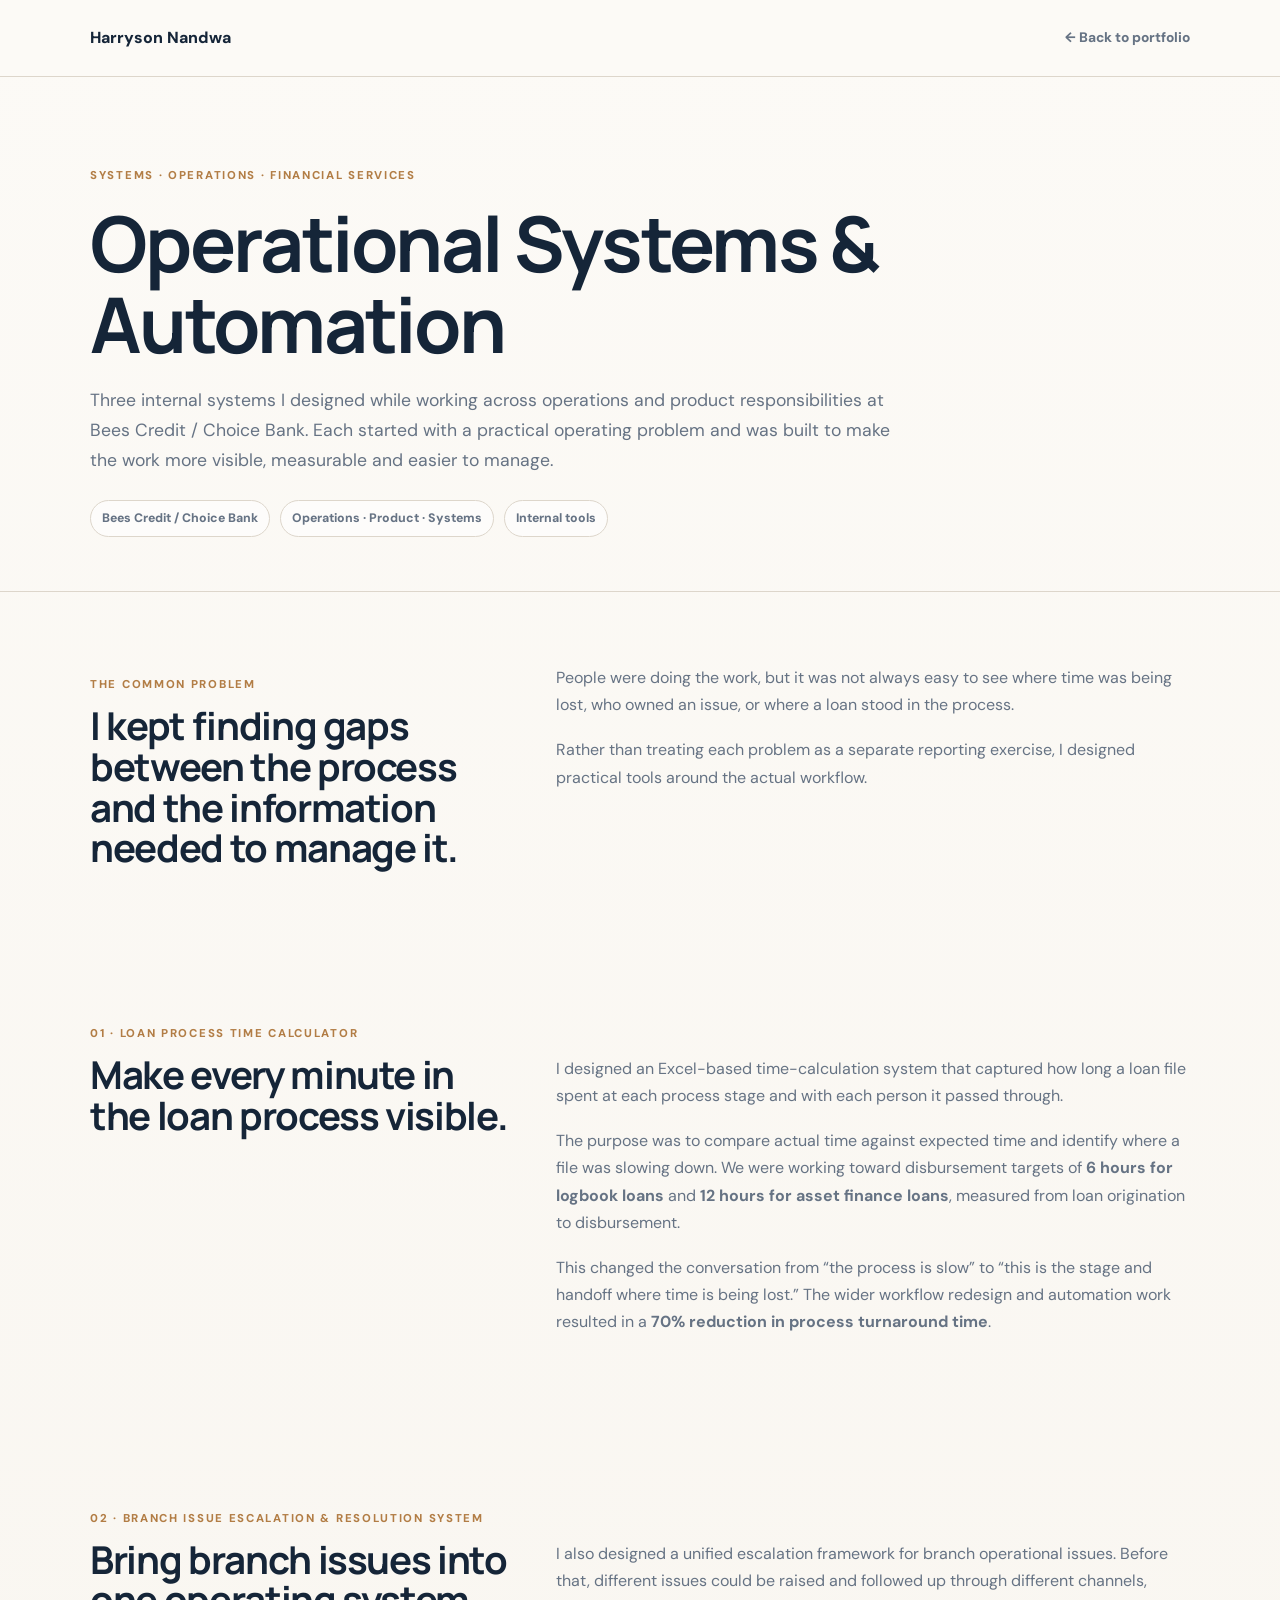
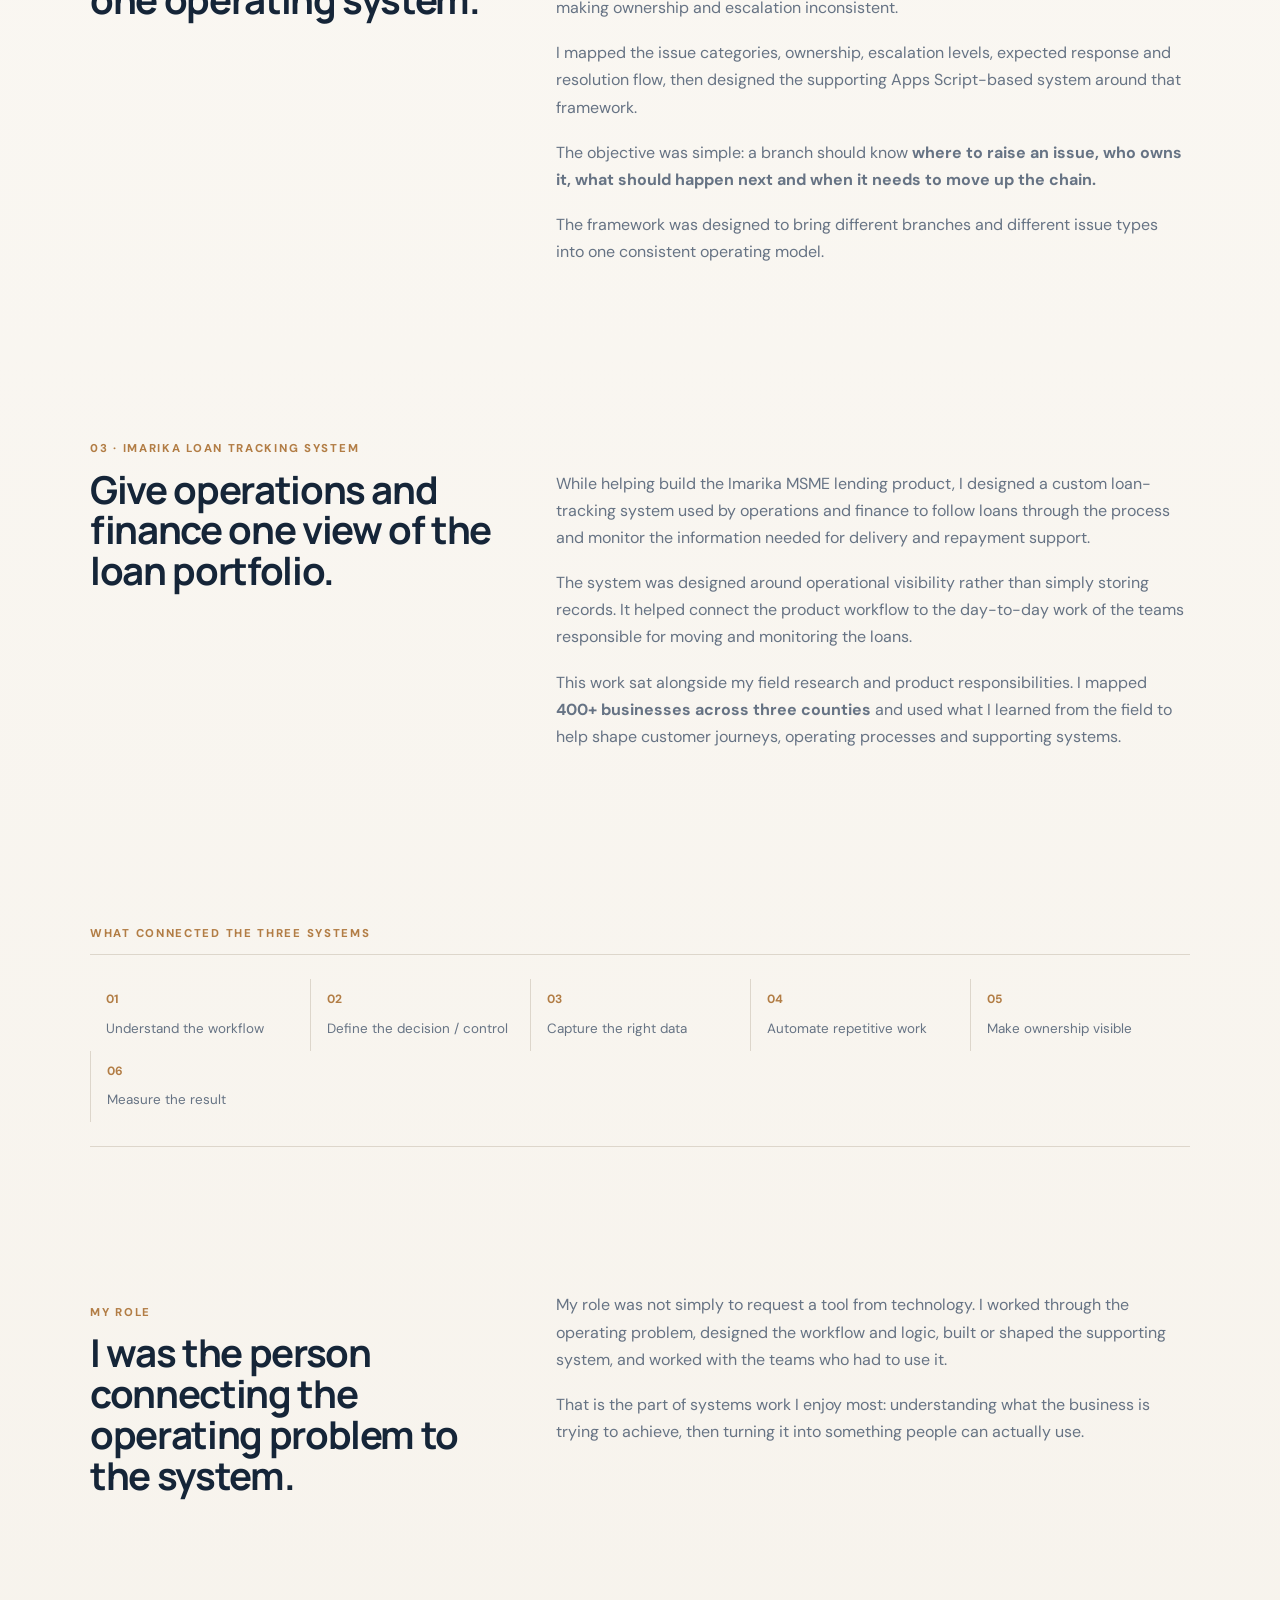
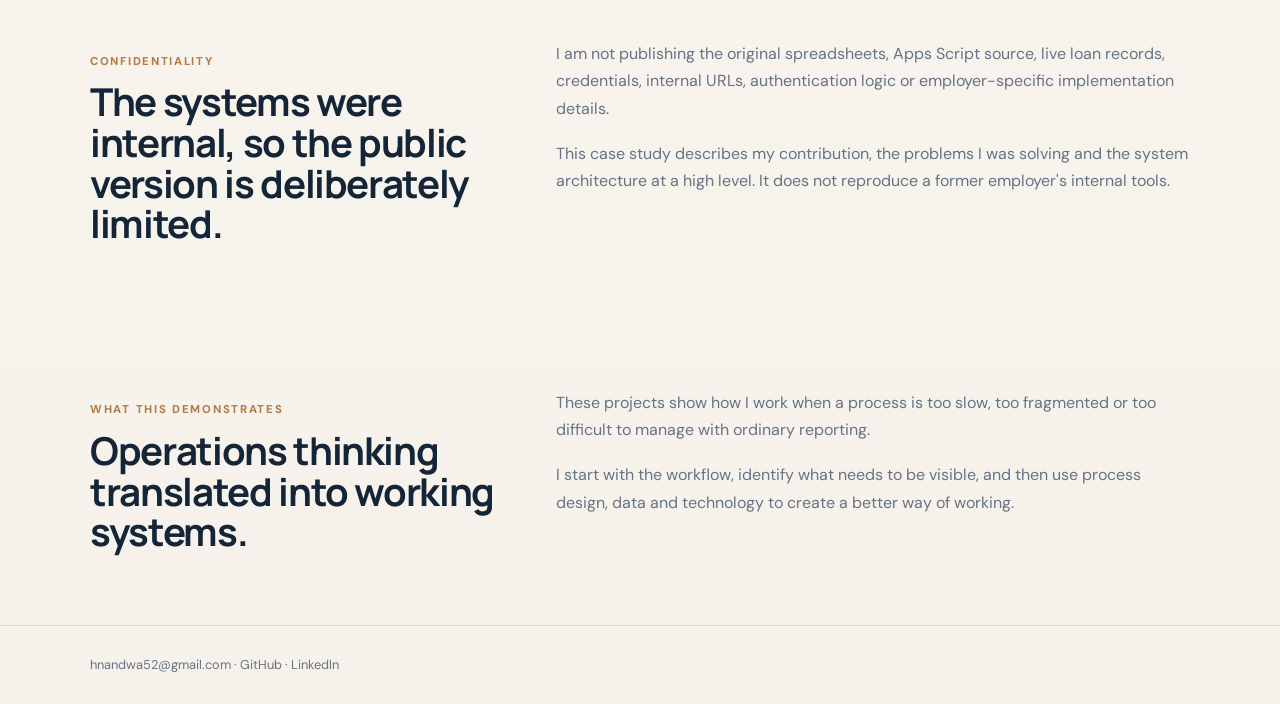
==== projects/bees-operational-systems.html @ 9510b016 "Add Bees Credit operational systems case study" ====
<!DOCTYPE html>
<html lang="en">
<head>
<meta charset="UTF-8">
<meta name="viewport" content="width=device-width,initial-scale=1.0">
<title>Operational Systems & Automation | Harryson Nandwa</title>
<meta name="description" content="Three internal systems I designed at Bees Credit and Choice Bank to improve loan turnaround, branch issue escalation and Imarika loan tracking.">
<link rel="icon" href="../favicon.svg" type="image/svg+xml">
<link rel="preconnect" href="https://fonts.googleapis.com">
<link rel="preconnect" href="https://fonts.gstatic.com" crossorigin>
<link href="https://fonts.googleapis.com/css2?family=DM+Sans:wght@400;500;600;700;800&family=Manrope:wght@600;700;800&display=swap" rel="stylesheet">
<link rel="stylesheet" href="../project.css">
</head>
<body>
<header class="top"><div class="container bar"><a class="brand" href="../index.html">Harryson Nandwa</a><a class="back" href="../index.html#work">← Back to portfolio</a></div></header>

<main>
<section class="hero"><div class="container">
<p class="eyebrow">SYSTEMS · OPERATIONS · FINANCIAL SERVICES</p>
<h1>Operational Systems & Automation</h1>
<p class="lead">Three internal systems I designed while working across operations and product responsibilities at Bees Credit / Choice Bank. Each started with a practical operating problem and was built to make the work more visible, measurable and easier to manage.</p>
<div class="meta"><span>Bees Credit / Choice Bank</span><span>Operations · Product · Systems</span><span>Internal tools</span></div>
</div></section>

<section class="section"><div class="container grid2"><div><p class="label">The common problem</p><h2>I kept finding gaps between the process and the information needed to manage it.</h2></div><div class="prose"><p>People were doing the work, but it was not always easy to see where time was being lost, who owned an issue, or where a loan stood in the process.</p><p>Rather than treating each problem as a separate reporting exercise, I designed practical tools around the actual workflow.</p></div></div></section>

<section class="section"><div class="container"><p class="label">01 · Loan process time calculator</p><div class="grid2"><div><h2>Make every minute in the loan process visible.</h2></div><div class="prose"><p>I designed an Excel-based time-calculation system that captured how long a loan file spent at each process stage and with each person it passed through.</p><p>The purpose was to compare actual time against expected time and identify where a file was slowing down. We were working toward disbursement targets of <strong>6 hours for logbook loans</strong> and <strong>12 hours for asset finance loans</strong>, measured from loan origination to disbursement.</p><p>This changed the conversation from “the process is slow” to “this is the stage and handoff where time is being lost.” The wider workflow redesign and automation work resulted in a <strong>70% reduction in process turnaround time</strong>.</p></div></div></div></section>

<section class="section section-alt"><div class="container"><p class="label">02 · Branch issue escalation & resolution system</p><div class="grid2"><div><h2>Bring branch issues into one operating system.</h2></div><div class="prose"><p>I also designed a unified escalation framework for branch operational issues. Before that, different issues could be raised and followed up through different channels, making ownership and escalation inconsistent.</p><p>I mapped the issue categories, ownership, escalation levels, expected response and resolution flow, then designed the supporting Apps Script-based system around that framework.</p><p>The objective was simple: a branch should know <strong>where to raise an issue, who owns it, what should happen next and when it needs to move up the chain.</strong></p><p>The framework was designed to bring different branches and different issue types into one consistent operating model.</p></div></div></div></section>

<section class="section"><div class="container"><p class="label">03 · Imarika loan tracking system</p><div class="grid2"><div><h2>Give operations and finance one view of the loan portfolio.</h2></div><div class="prose"><p>While helping build the Imarika MSME lending product, I designed a custom loan-tracking system used by operations and finance to follow loans through the process and monitor the information needed for delivery and repayment support.</p><p>The system was designed around operational visibility rather than simply storing records. It helped connect the product workflow to the day-to-day work of the teams responsible for moving and monitoring the loans.</p><p>This work sat alongside my field research and product responsibilities. I mapped <strong>400+ businesses across three counties</strong> and used what I learned from the field to help shape customer journeys, operating processes and supporting systems.</p></div></div></div></section>

<section class="section section-alt"><div class="container"><p class="label">What connected the three systems</p><div class="flow">
<div><strong>01</strong><span>Understand the workflow</span></div>
<div><strong>02</strong><span>Define the decision / control</span></div>
<div><strong>03</strong><span>Capture the right data</span></div>
<div><strong>04</strong><span>Automate repetitive work</span></div>
<div><strong>05</strong><span>Make ownership visible</span></div>
<div><strong>06</strong><span>Measure the result</span></div>
</div></div></section>

<section class="section"><div class="container grid2"><div><p class="label">My role</p><h2>I was the person connecting the operating problem to the system.</h2></div><div class="prose"><p>My role was not simply to request a tool from technology. I worked through the operating problem, designed the workflow and logic, built or shaped the supporting system, and worked with the teams who had to use it.</p><p>That is the part of systems work I enjoy most: understanding what the business is trying to achieve, then turning it into something people can actually use.</p></div></div></section>

<section class="section section-alt"><div class="container grid2"><div><p class="label">Confidentiality</p><h2>The systems were internal, so the public version is deliberately limited.</h2></div><div class="prose"><p>I am not publishing the original spreadsheets, Apps Script source, live loan records, credentials, internal URLs, authentication logic or employer-specific implementation details.</p><p>This case study describes my contribution, the problems I was solving and the system architecture at a high level. It does not reproduce a former employer's internal tools.</p></div></div></section>

<section class="section"><div class="container grid2"><div><p class="label">What this demonstrates</p><h2>Operations thinking translated into working systems.</h2></div><div class="prose"><p>These projects show how I work when a process is too slow, too fragmented or too difficult to manage with ordinary reporting.</p><p>I start with the workflow, identify what needs to be visible, and then use process design, data and technology to create a better way of working.</p></div></div></section>
</main>

<footer class="footer"><div class="container"><a href="mailto:hnandwa52@gmail.com">hnandwa52@gmail.com</a> · <a href="https://github.com/Nandwa254/Nandwa254" target="_blank" rel="noreferrer">GitHub</a> · <a href="https://www.linkedin.com/in/nandwaharryson/" target="_blank" rel="noreferrer">LinkedIn</a></div></footer>
</body>
</html>
---- project.css ----
:root{--navy:#0f2238;--ink:#152538;--muted:#667384;--paper:#f6f2eb;--white:#fff;--line:#ddd6cb;--accent:#b27d45;--max:1100px}
*{box-sizing:border-box}html{scroll-behavior:smooth}body{margin:0;background:linear-gradient(180deg,#fcfaf6,#f6f2eb);color:var(--ink);font-family:"DM Sans",Arial,sans-serif;line-height:1.7}a{color:inherit;text-decoration:none}.container{width:min(calc(100% - 42px),var(--max));margin:auto}
.top{border-bottom:1px solid var(--line);background:rgba(252,250,246,.92);backdrop-filter:blur(16px);position:sticky;top:0;z-index:10}.bar{min-height:76px;display:flex;justify-content:space-between;align-items:center;gap:24px}.brand{font-weight:800}.back{font-size:.86rem;font-weight:800;color:var(--muted)}.back:hover{color:var(--navy)}
.hero{padding:78px 0 54px;border-bottom:1px solid var(--line)}.eyebrow,.label{font-size:.71rem;text-transform:uppercase;letter-spacing:.15em;font-weight:800;color:var(--accent)}
h1,h2,h3{font-family:Manrope,Arial,sans-serif;letter-spacing:-.035em;line-height:1.06;margin:0}h1{font-size:clamp(2.7rem,6vw,5rem);max-width:900px;margin-top:16px}h2{font-size:clamp(1.8rem,3vw,2.8rem)}h3{font-size:1.12rem}
.lead{max-width:820px;color:var(--muted);font-size:1.1rem;margin:22px 0 0}.meta{display:flex;flex-wrap:wrap;gap:10px;margin-top:24px}.meta span{padding:7px 11px;border:1px solid var(--line);border-radius:999px;color:var(--muted);font-size:.77rem;font-weight:800;background:rgba(255,255,255,.6)}
.section{padding:72px 0}.grid2{display:grid;grid-template-columns:.8fr 1.2fr;gap:44px}.prose{max-width:760px}.prose p{color:var(--muted);margin:0 0 18px}.cards{display:grid;grid-template-columns:repeat(2,1fr);gap:16px}.card{padding:24px;border:1px solid var(--line);border-radius:20px;background:rgba(255,255,255,.72)}.card p{margin:8px 0 0;color:var(--muted);font-size:.92rem}
.flow{border-top:1px solid var(--line);border-bottom:1px solid var(--line);padding:24px 0;display:grid;grid-template-columns:repeat(5,1fr);gap:0}.flow div{padding:10px 16px}.flow div+div{border-left:1px solid var(--line)}.flow strong{display:block;font-size:.75rem;color:var(--accent);margin-bottom:4px}.flow span{font-size:.84rem;color:var(--muted)}
.callout{background:var(--navy);color:#fff;border-radius:24px;padding:30px}.callout p{color:rgba(255,255,255,.72)}.callout .label{color:#dcb889}
.footer{border-top:1px solid var(--line);padding:28px 0;color:var(--muted);font-size:.8rem}
@media(max-width:780px){.bar{min-height:68px}.grid2{grid-template-columns:1fr}.cards{grid-template-columns:1fr}.flow{grid-template-columns:1fr}.flow div+div{border-left:0;border-top:1px solid var(--line)}}
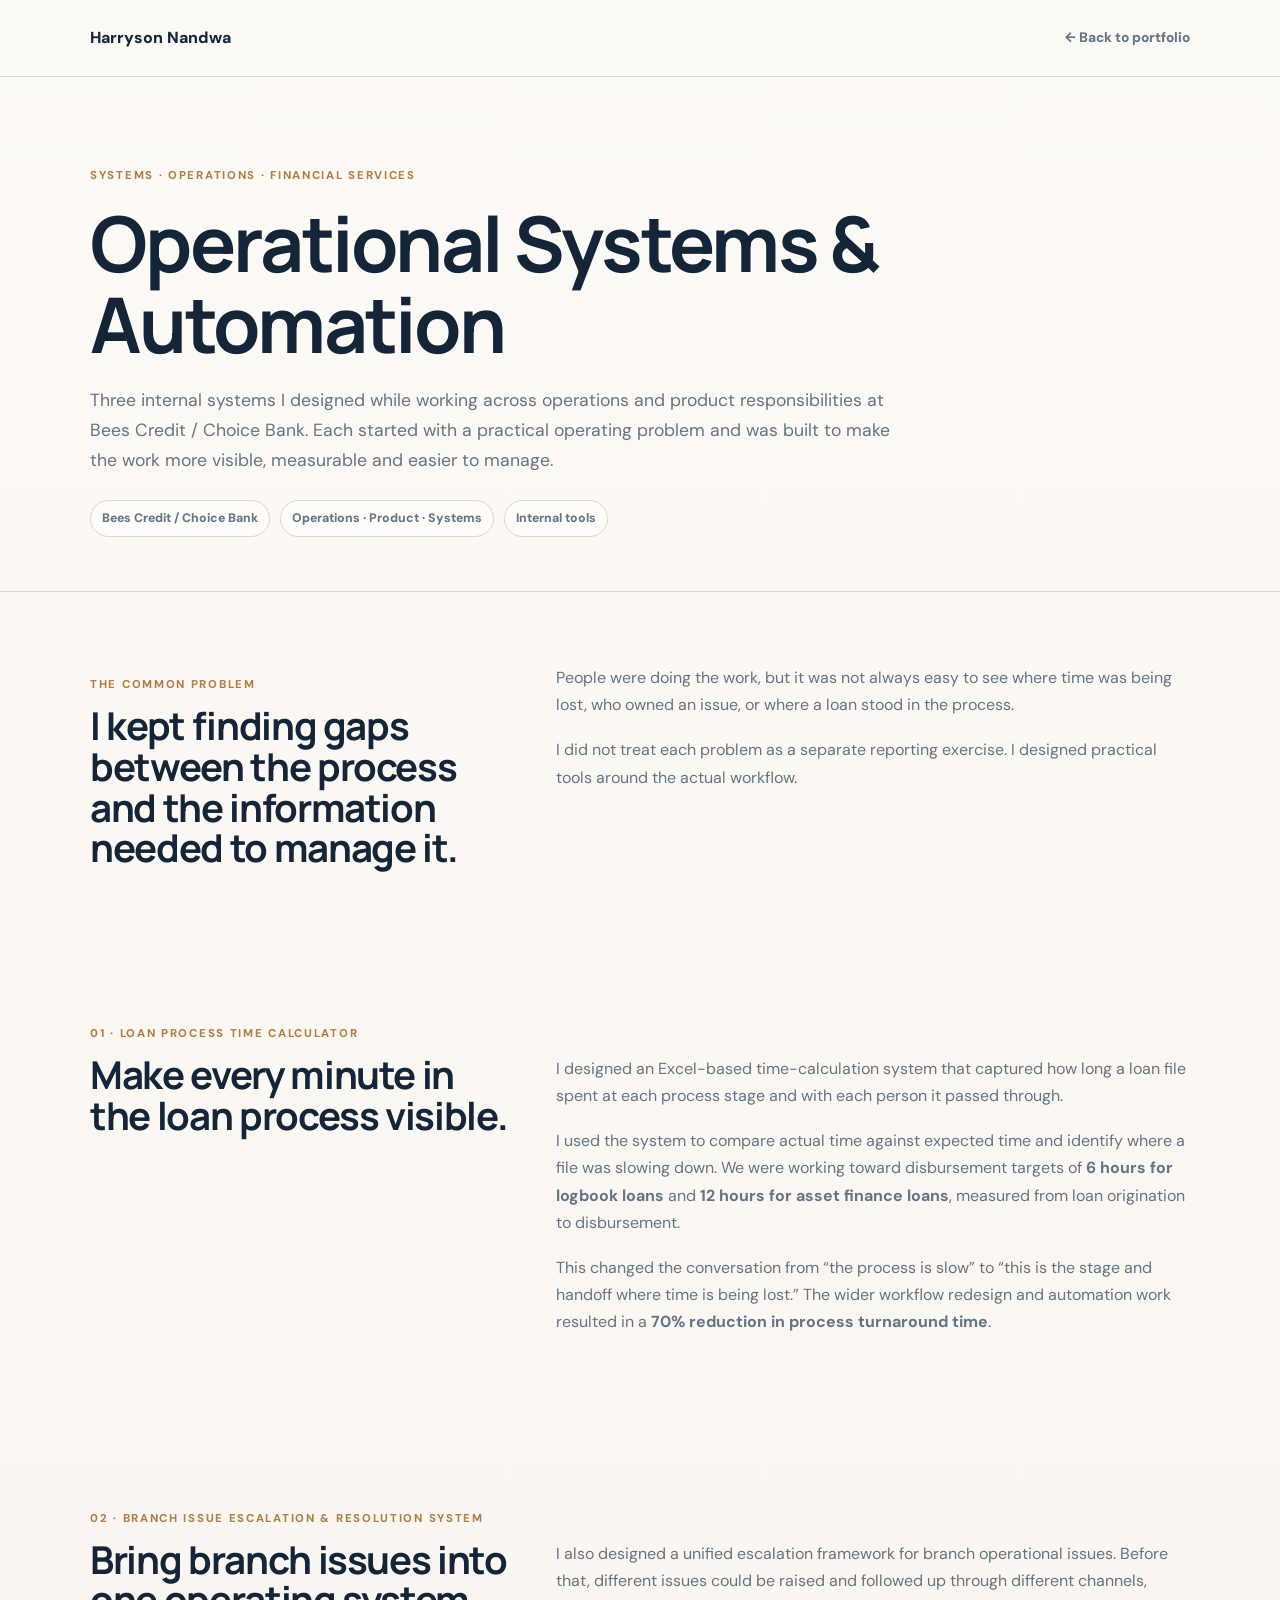
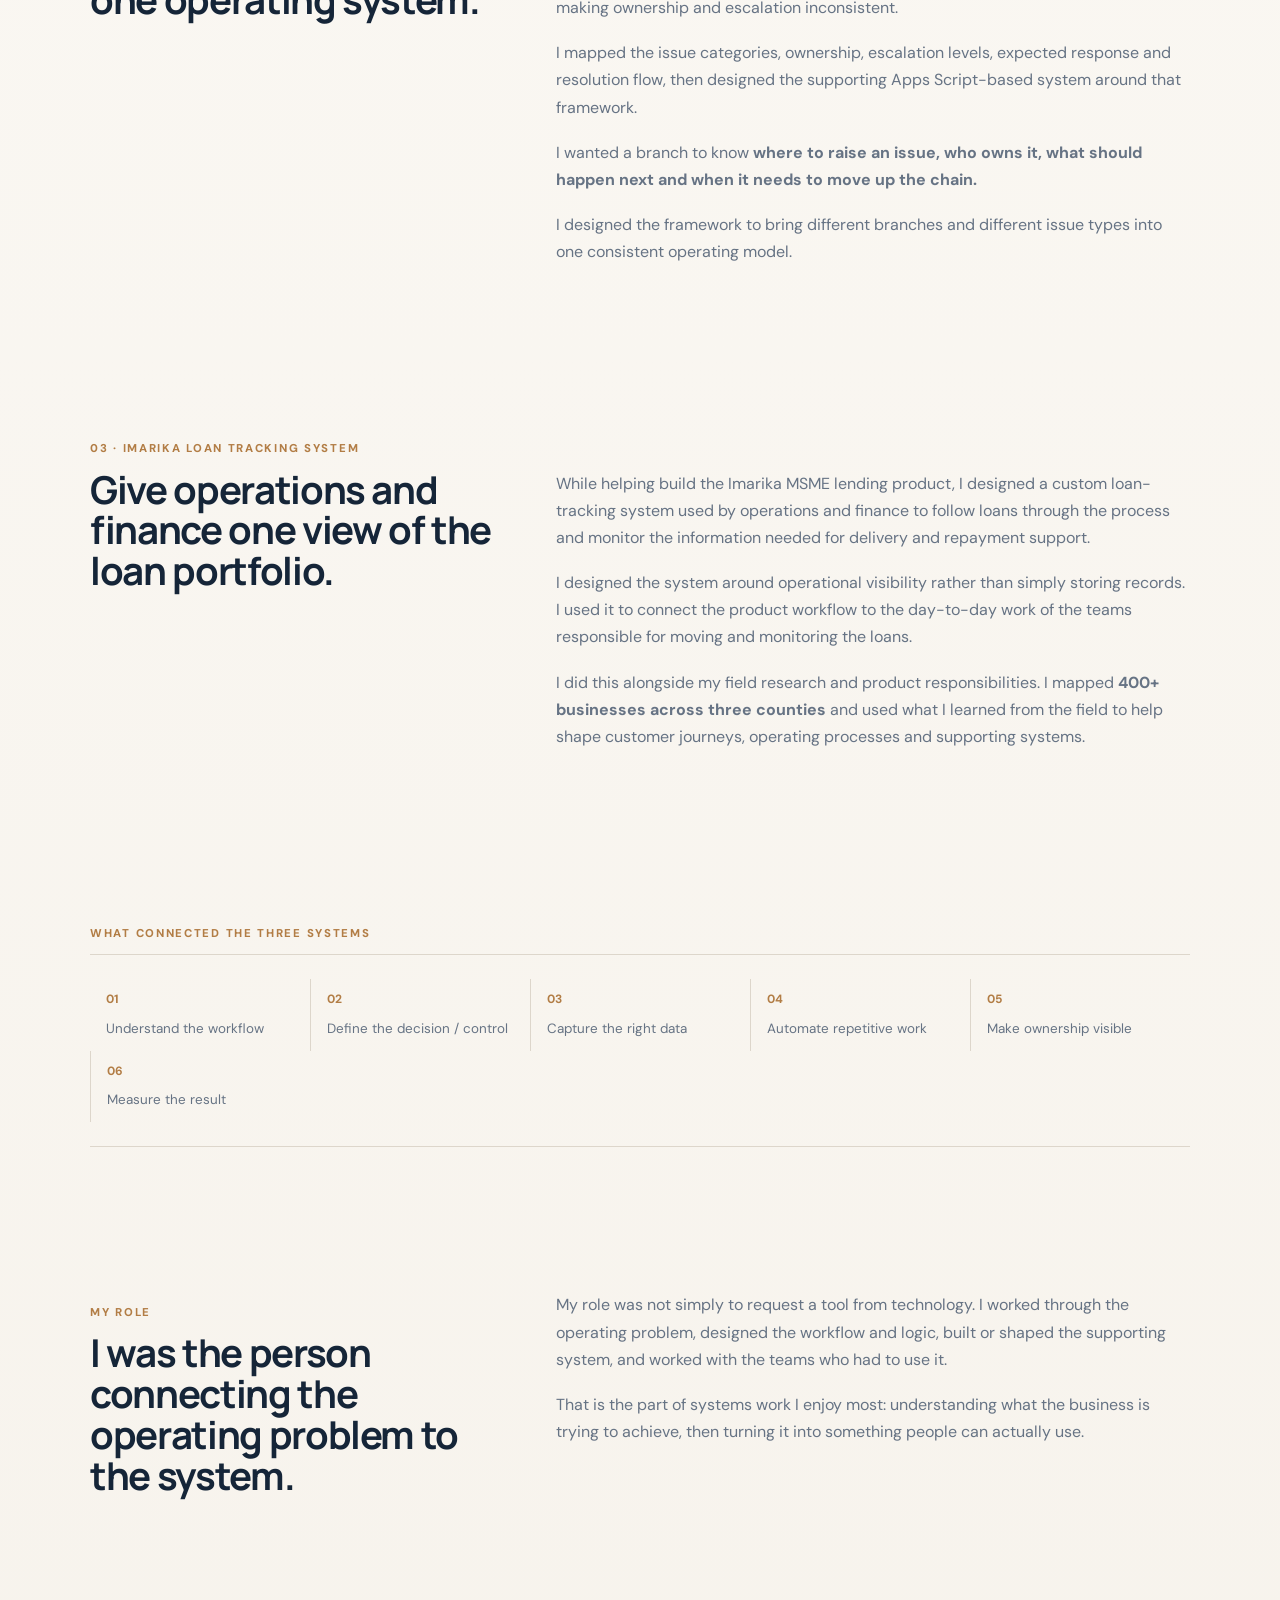
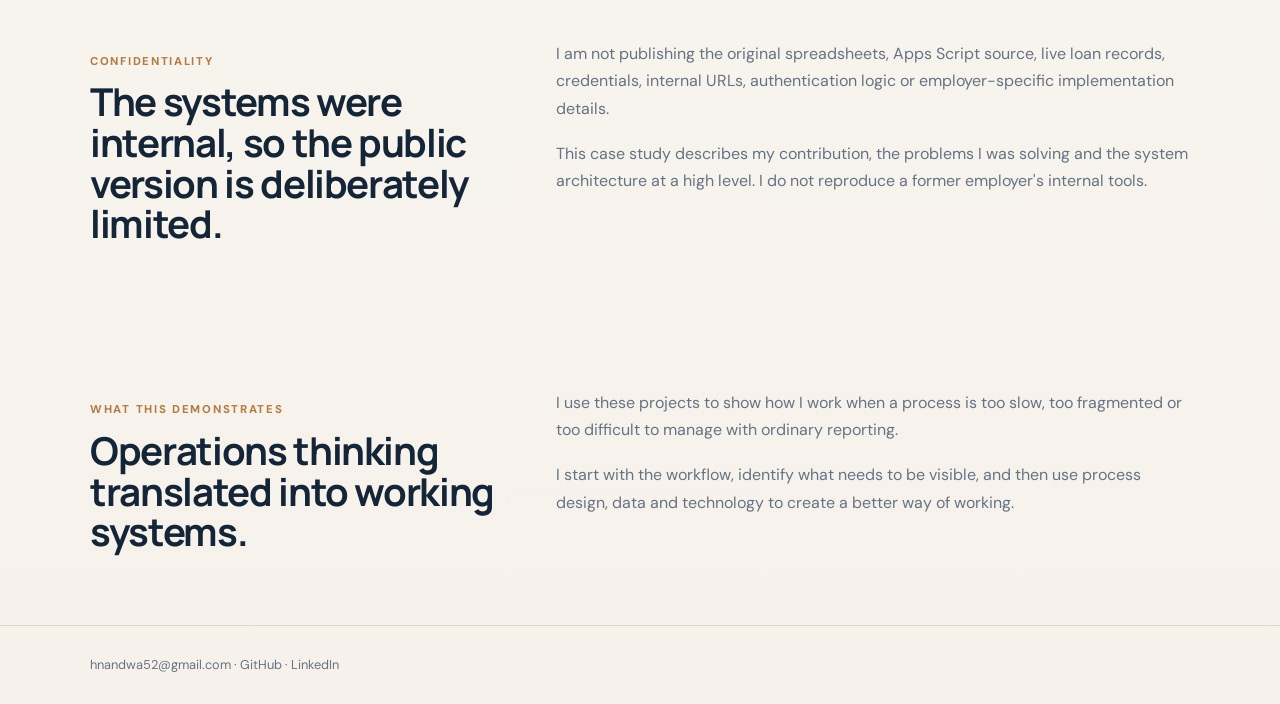
==== commit 7d482567: "Complete first-person narrative cleanup" ====
--- a/projects/bees-operational-systems.html
+++ b/projects/bees-operational-systems.html
@@ -22,13 +22,13 @@
 <div class="meta"><span>Bees Credit / Choice Bank</span><span>Operations · Product · Systems</span><span>Internal tools</span></div>
 </div></section>
 
-<section class="section"><div class="container grid2"><div><p class="label">The common problem</p><h2>I kept finding gaps between the process and the information needed to manage it.</h2></div><div class="prose"><p>People were doing the work, but it was not always easy to see where time was being lost, who owned an issue, or where a loan stood in the process.</p><p>Rather than treating each problem as a separate reporting exercise, I designed practical tools around the actual workflow.</p></div></div></section>
+<section class="section"><div class="container grid2"><div><p class="label">The common problem</p><h2>I kept finding gaps between the process and the information needed to manage it.</h2></div><div class="prose"><p>People were doing the work, but it was not always easy to see where time was being lost, who owned an issue, or where a loan stood in the process.</p><p>I did not treat each problem as a separate reporting exercise. I designed practical tools around the actual workflow.</p></div></div></section>
 
-<section class="section"><div class="container"><p class="label">01 · Loan process time calculator</p><div class="grid2"><div><h2>Make every minute in the loan process visible.</h2></div><div class="prose"><p>I designed an Excel-based time-calculation system that captured how long a loan file spent at each process stage and with each person it passed through.</p><p>The purpose was to compare actual time against expected time and identify where a file was slowing down. We were working toward disbursement targets of <strong>6 hours for logbook loans</strong> and <strong>12 hours for asset finance loans</strong>, measured from loan origination to disbursement.</p><p>This changed the conversation from “the process is slow” to “this is the stage and handoff where time is being lost.” The wider workflow redesign and automation work resulted in a <strong>70% reduction in process turnaround time</strong>.</p></div></div></div></section>
+<section class="section"><div class="container"><p class="label">01 · Loan process time calculator</p><div class="grid2"><div><h2>Make every minute in the loan process visible.</h2></div><div class="prose"><p>I designed an Excel-based time-calculation system that captured how long a loan file spent at each process stage and with each person it passed through.</p><p>I used the system to compare actual time against expected time and identify where a file was slowing down. We were working toward disbursement targets of <strong>6 hours for logbook loans</strong> and <strong>12 hours for asset finance loans</strong>, measured from loan origination to disbursement.</p><p>This changed the conversation from “the process is slow” to “this is the stage and handoff where time is being lost.” The wider workflow redesign and automation work resulted in a <strong>70% reduction in process turnaround time</strong>.</p></div></div></div></section>
 
-<section class="section section-alt"><div class="container"><p class="label">02 · Branch issue escalation & resolution system</p><div class="grid2"><div><h2>Bring branch issues into one operating system.</h2></div><div class="prose"><p>I also designed a unified escalation framework for branch operational issues. Before that, different issues could be raised and followed up through different channels, making ownership and escalation inconsistent.</p><p>I mapped the issue categories, ownership, escalation levels, expected response and resolution flow, then designed the supporting Apps Script-based system around that framework.</p><p>The objective was simple: a branch should know <strong>where to raise an issue, who owns it, what should happen next and when it needs to move up the chain.</strong></p><p>The framework was designed to bring different branches and different issue types into one consistent operating model.</p></div></div></div></section>
+<section class="section section-alt"><div class="container"><p class="label">02 · Branch issue escalation & resolution system</p><div class="grid2"><div><h2>Bring branch issues into one operating system.</h2></div><div class="prose"><p>I also designed a unified escalation framework for branch operational issues. Before that, different issues could be raised and followed up through different channels, making ownership and escalation inconsistent.</p><p>I mapped the issue categories, ownership, escalation levels, expected response and resolution flow, then designed the supporting Apps Script-based system around that framework.</p><p>I wanted a branch to know <strong>where to raise an issue, who owns it, what should happen next and when it needs to move up the chain.</strong></p><p>I designed the framework to bring different branches and different issue types into one consistent operating model.</p></div></div></div></section>
 
-<section class="section"><div class="container"><p class="label">03 · Imarika loan tracking system</p><div class="grid2"><div><h2>Give operations and finance one view of the loan portfolio.</h2></div><div class="prose"><p>While helping build the Imarika MSME lending product, I designed a custom loan-tracking system used by operations and finance to follow loans through the process and monitor the information needed for delivery and repayment support.</p><p>The system was designed around operational visibility rather than simply storing records. It helped connect the product workflow to the day-to-day work of the teams responsible for moving and monitoring the loans.</p><p>This work sat alongside my field research and product responsibilities. I mapped <strong>400+ businesses across three counties</strong> and used what I learned from the field to help shape customer journeys, operating processes and supporting systems.</p></div></div></div></section>
+<section class="section"><div class="container"><p class="label">03 · Imarika loan tracking system</p><div class="grid2"><div><h2>Give operations and finance one view of the loan portfolio.</h2></div><div class="prose"><p>While helping build the Imarika MSME lending product, I designed a custom loan-tracking system used by operations and finance to follow loans through the process and monitor the information needed for delivery and repayment support.</p><p>I designed the system around operational visibility rather than simply storing records. I used it to connect the product workflow to the day-to-day work of the teams responsible for moving and monitoring the loans.</p><p>I did this alongside my field research and product responsibilities. I mapped <strong>400+ businesses across three counties</strong> and used what I learned from the field to help shape customer journeys, operating processes and supporting systems.</p></div></div></div></section>
 
 <section class="section section-alt"><div class="container"><p class="label">What connected the three systems</p><div class="flow">
 <div><strong>01</strong><span>Understand the workflow</span></div>
@@ -41,9 +41,9 @@
 
 <section class="section"><div class="container grid2"><div><p class="label">My role</p><h2>I was the person connecting the operating problem to the system.</h2></div><div class="prose"><p>My role was not simply to request a tool from technology. I worked through the operating problem, designed the workflow and logic, built or shaped the supporting system, and worked with the teams who had to use it.</p><p>That is the part of systems work I enjoy most: understanding what the business is trying to achieve, then turning it into something people can actually use.</p></div></div></section>
 
-<section class="section section-alt"><div class="container grid2"><div><p class="label">Confidentiality</p><h2>The systems were internal, so the public version is deliberately limited.</h2></div><div class="prose"><p>I am not publishing the original spreadsheets, Apps Script source, live loan records, credentials, internal URLs, authentication logic or employer-specific implementation details.</p><p>This case study describes my contribution, the problems I was solving and the system architecture at a high level. It does not reproduce a former employer's internal tools.</p></div></div></section>
+<section class="section section-alt"><div class="container grid2"><div><p class="label">Confidentiality</p><h2>The systems were internal, so the public version is deliberately limited.</h2></div><div class="prose"><p>I am not publishing the original spreadsheets, Apps Script source, live loan records, credentials, internal URLs, authentication logic or employer-specific implementation details.</p><p>This case study describes my contribution, the problems I was solving and the system architecture at a high level. I do not reproduce a former employer's internal tools.</p></div></div></section>
 
-<section class="section"><div class="container grid2"><div><p class="label">What this demonstrates</p><h2>Operations thinking translated into working systems.</h2></div><div class="prose"><p>These projects show how I work when a process is too slow, too fragmented or too difficult to manage with ordinary reporting.</p><p>I start with the workflow, identify what needs to be visible, and then use process design, data and technology to create a better way of working.</p></div></div></section>
+<section class="section"><div class="container grid2"><div><p class="label">What this demonstrates</p><h2>Operations thinking translated into working systems.</h2></div><div class="prose"><p>I use these projects to show how I work when a process is too slow, too fragmented or too difficult to manage with ordinary reporting.</p><p>I start with the workflow, identify what needs to be visible, and then use process design, data and technology to create a better way of working.</p></div></div></section>
 </main>
 
 <footer class="footer"><div class="container"><a href="mailto:hnandwa52@gmail.com">hnandwa52@gmail.com</a> · <a href="https://github.com/Nandwa254/Nandwa254" target="_blank" rel="noreferrer">GitHub</a> · <a href="https://www.linkedin.com/in/nandwaharryson/" target="_blank" rel="noreferrer">LinkedIn</a></div></footer>
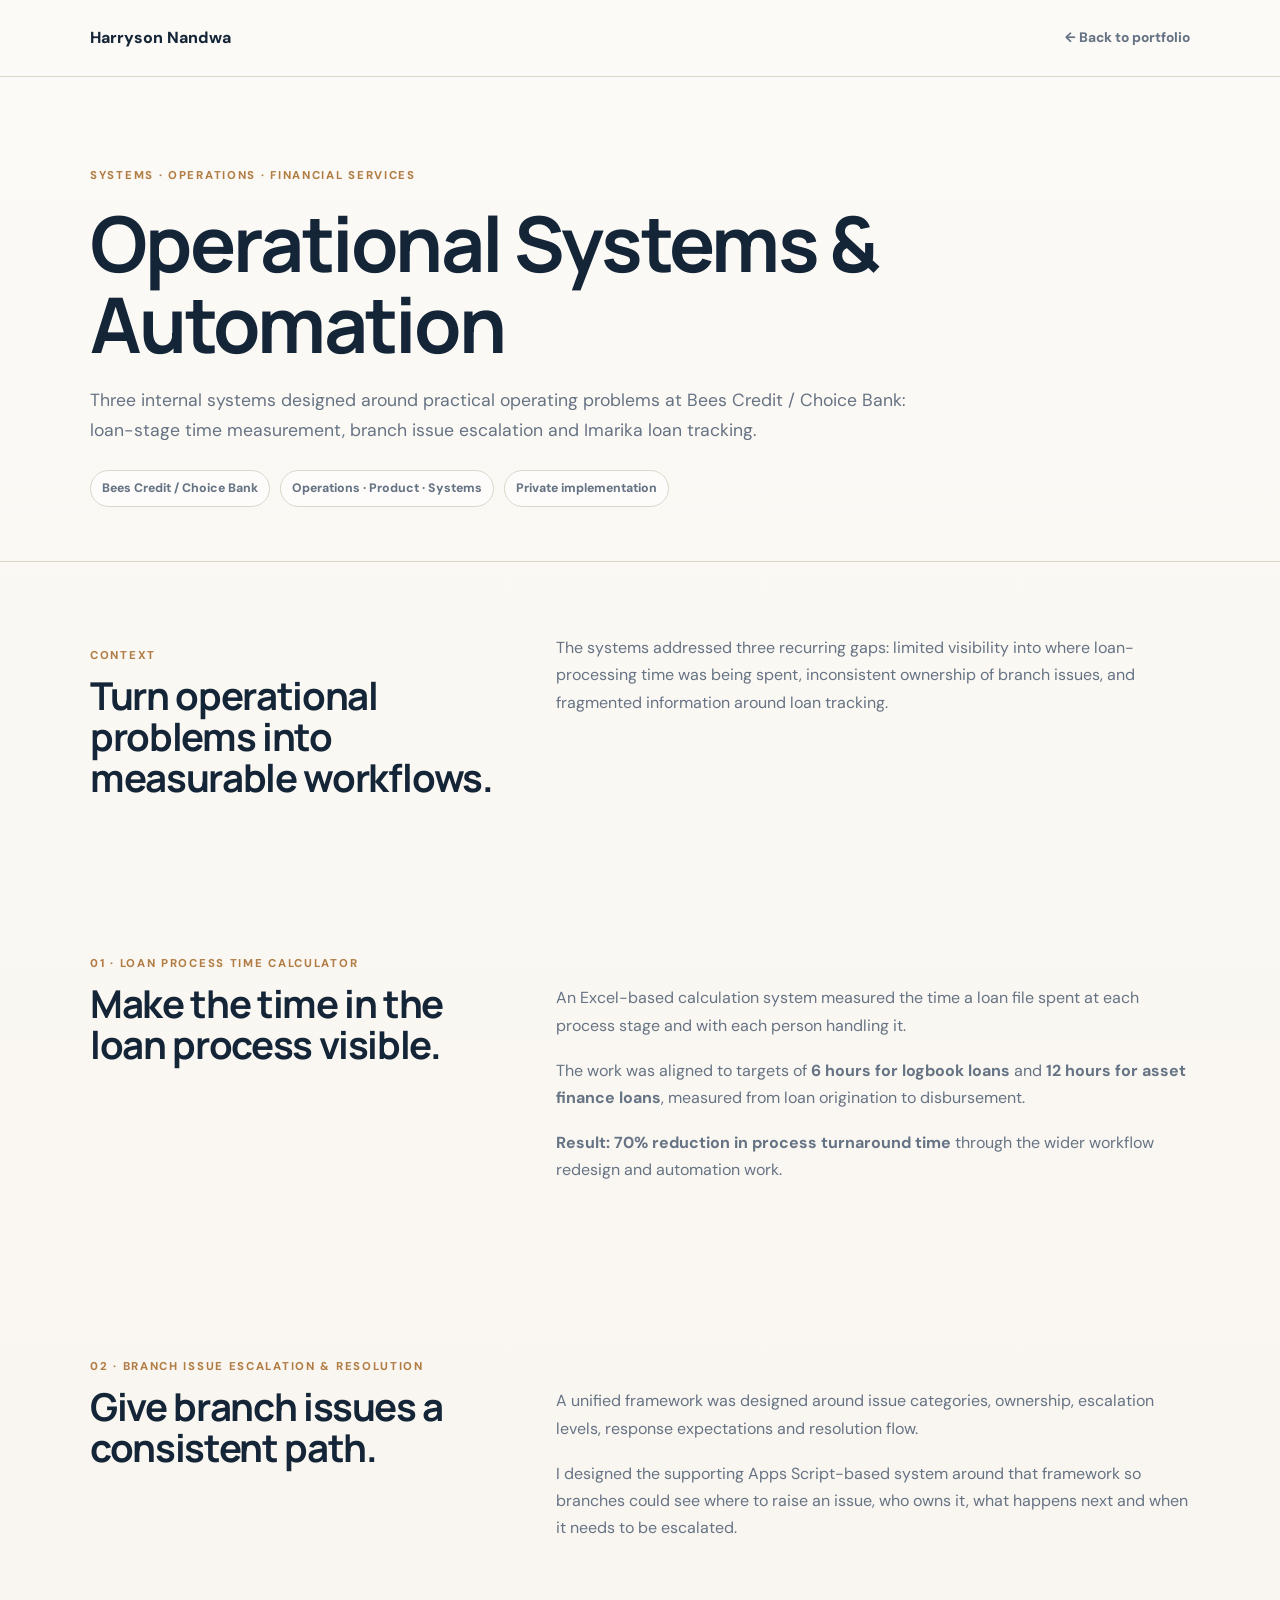
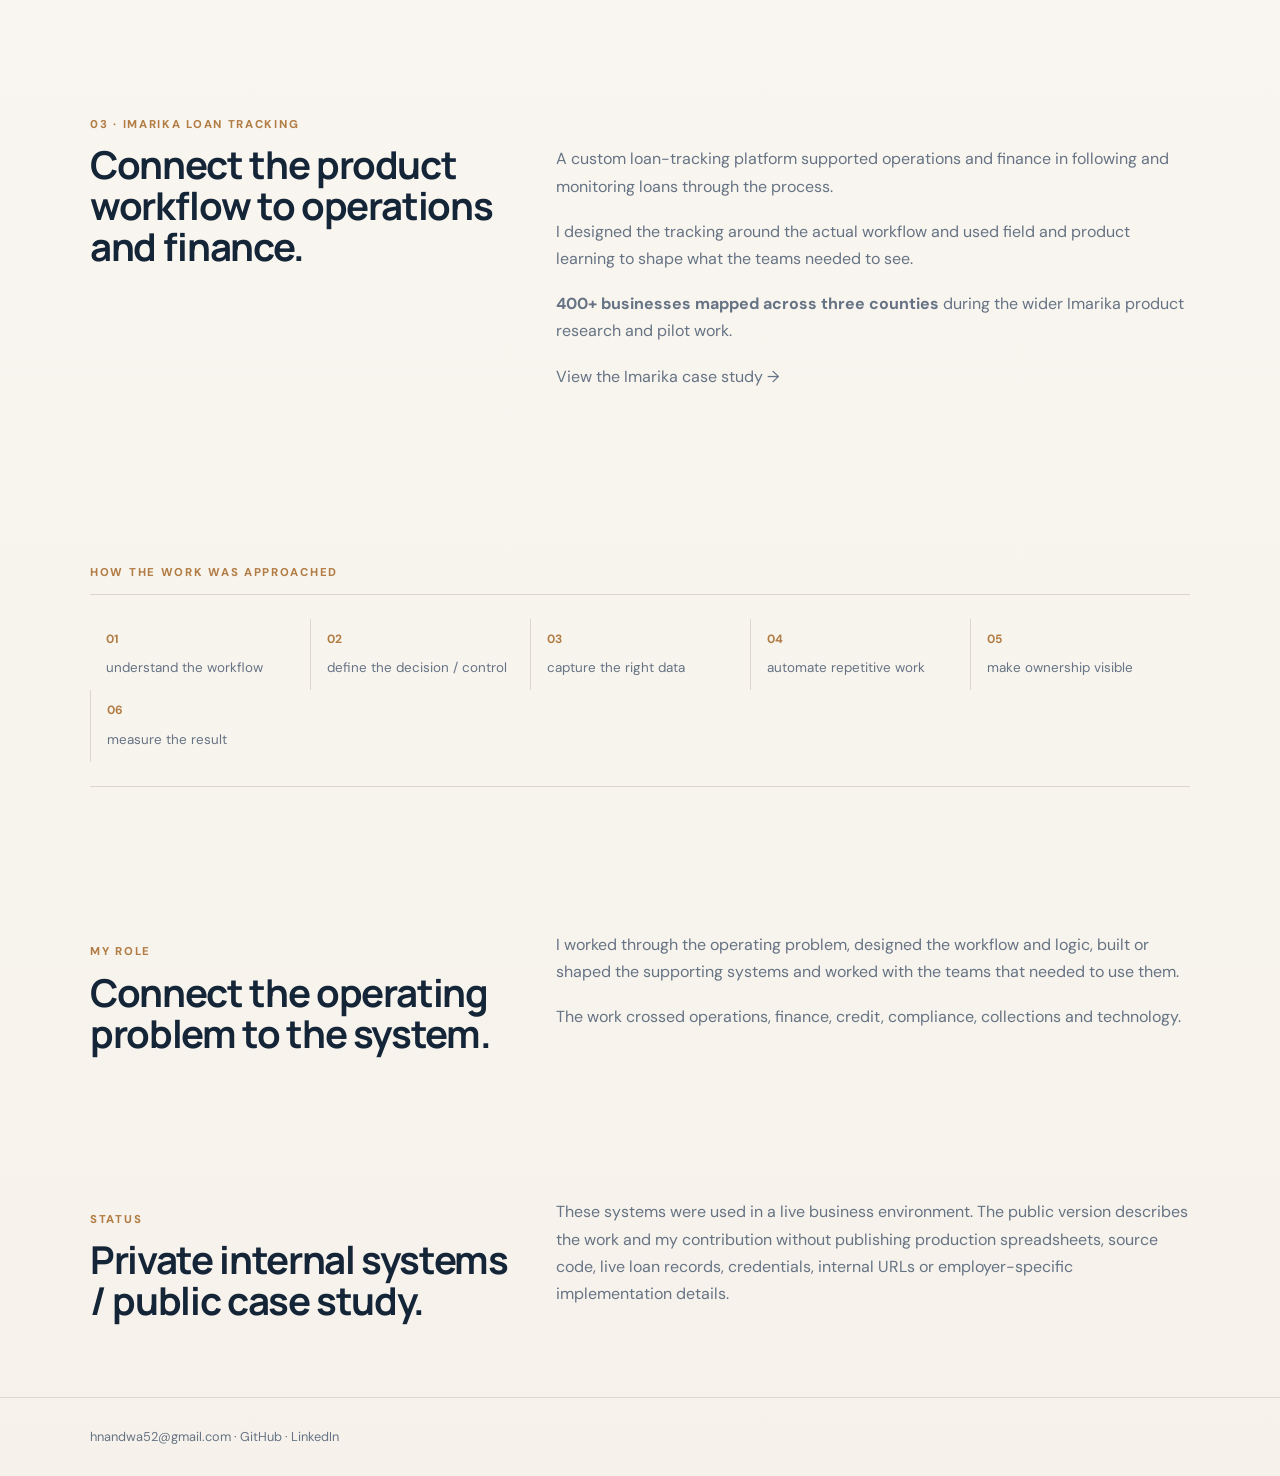
==== commit e18a31ae: "Clarify project status and public technical detail" ====
--- a/projects/bees-operational-systems.html
+++ b/projects/bees-operational-systems.html
@@ -4,7 +4,7 @@
 <meta charset="UTF-8">
 <meta name="viewport" content="width=device-width,initial-scale=1.0">
 <title>Operational Systems & Automation | Harryson Nandwa</title>
-<meta name="description" content="Three internal systems I designed at Bees Credit and Choice Bank to improve loan turnaround, branch issue escalation and Imarika loan tracking.">
+<meta name="description" content="Three internal systems designed at Bees Credit / Choice Bank for loan turnaround, branch issue escalation and Imarika loan tracking.">
 <link rel="icon" href="../favicon.svg" type="image/svg+xml">
 <link rel="preconnect" href="https://fonts.googleapis.com">
 <link rel="preconnect" href="https://fonts.gstatic.com" crossorigin>
@@ -13,39 +13,23 @@
 </head>
 <body>
 <header class="top"><div class="container bar"><a class="brand" href="../index.html">Harryson Nandwa</a><a class="back" href="../index.html#work">← Back to portfolio</a></div></header>
+<main>
+<section class="hero"><div class="container"><p class="eyebrow">SYSTEMS · OPERATIONS · FINANCIAL SERVICES</p><h1>Operational Systems & Automation</h1><p class="lead">Three internal systems designed around practical operating problems at Bees Credit / Choice Bank: loan-stage time measurement, branch issue escalation and Imarika loan tracking.</p><div class="meta"><span>Bees Credit / Choice Bank</span><span>Operations · Product · Systems</span><span>Private implementation</span></div></div></section>
 
-<main>
-<section class="hero"><div class="container">
-<p class="eyebrow">SYSTEMS · OPERATIONS · FINANCIAL SERVICES</p>
-<h1>Operational Systems & Automation</h1>
-<p class="lead">Three internal systems I designed while working across operations and product responsibilities at Bees Credit / Choice Bank. Each started with a practical operating problem and was built to make the work more visible, measurable and easier to manage.</p>
-<div class="meta"><span>Bees Credit / Choice Bank</span><span>Operations · Product · Systems</span><span>Internal tools</span></div>
-</div></section>
+<section class="section"><div class="container grid2"><div><p class="label">Context</p><h2>Turn operational problems into measurable workflows.</h2></div><div class="prose"><p>The systems addressed three recurring gaps: limited visibility into where loan-processing time was being spent, inconsistent ownership of branch issues, and fragmented information around loan tracking.</p></div></div></section>
 
-<section class="section"><div class="container grid2"><div><p class="label">The common problem</p><h2>I kept finding gaps between the process and the information needed to manage it.</h2></div><div class="prose"><p>People were doing the work, but it was not always easy to see where time was being lost, who owned an issue, or where a loan stood in the process.</p><p>I did not treat each problem as a separate reporting exercise. I designed practical tools around the actual workflow.</p></div></div></section>
+<section class="section"><div class="container"><p class="label">01 · Loan process time calculator</p><div class="grid2"><div><h2>Make the time in the loan process visible.</h2></div><div class="prose"><p>An Excel-based calculation system measured the time a loan file spent at each process stage and with each person handling it.</p><p>The work was aligned to targets of <strong>6 hours for logbook loans</strong> and <strong>12 hours for asset finance loans</strong>, measured from loan origination to disbursement.</p><p><strong>Result: 70% reduction in process turnaround time</strong> through the wider workflow redesign and automation work.</p></div></div></div></section>
 
-<section class="section"><div class="container"><p class="label">01 · Loan process time calculator</p><div class="grid2"><div><h2>Make every minute in the loan process visible.</h2></div><div class="prose"><p>I designed an Excel-based time-calculation system that captured how long a loan file spent at each process stage and with each person it passed through.</p><p>I used the system to compare actual time against expected time and identify where a file was slowing down. We were working toward disbursement targets of <strong>6 hours for logbook loans</strong> and <strong>12 hours for asset finance loans</strong>, measured from loan origination to disbursement.</p><p>This changed the conversation from “the process is slow” to “this is the stage and handoff where time is being lost.” The wider workflow redesign and automation work resulted in a <strong>70% reduction in process turnaround time</strong>.</p></div></div></div></section>
+<section class="section section-alt"><div class="container"><p class="label">02 · Branch issue escalation & resolution</p><div class="grid2"><div><h2>Give branch issues a consistent path.</h2></div><div class="prose"><p>A unified framework was designed around issue categories, ownership, escalation levels, response expectations and resolution flow.</p><p>I designed the supporting Apps Script-based system around that framework so branches could see where to raise an issue, who owns it, what happens next and when it needs to be escalated.</p></div></div></div></section>
 
-<section class="section section-alt"><div class="container"><p class="label">02 · Branch issue escalation & resolution system</p><div class="grid2"><div><h2>Bring branch issues into one operating system.</h2></div><div class="prose"><p>I also designed a unified escalation framework for branch operational issues. Before that, different issues could be raised and followed up through different channels, making ownership and escalation inconsistent.</p><p>I mapped the issue categories, ownership, escalation levels, expected response and resolution flow, then designed the supporting Apps Script-based system around that framework.</p><p>I wanted a branch to know <strong>where to raise an issue, who owns it, what should happen next and when it needs to move up the chain.</strong></p><p>I designed the framework to bring different branches and different issue types into one consistent operating model.</p></div></div></div></section>
+<section class="section"><div class="container"><p class="label">03 · Imarika loan tracking</p><div class="grid2"><div><h2>Connect the product workflow to operations and finance.</h2></div><div class="prose"><p>A custom loan-tracking platform supported operations and finance in following and monitoring loans through the process.</p><p>I designed the tracking around the actual workflow and used field and product learning to shape what the teams needed to see.</p><p><strong>400+ businesses mapped across three counties</strong> during the wider Imarika product research and pilot work.</p><p><a href="imarika.html">View the Imarika case study →</a></p></div></div></div></section>
 
-<section class="section"><div class="container"><p class="label">03 · Imarika loan tracking system</p><div class="grid2"><div><h2>Give operations and finance one view of the loan portfolio.</h2></div><div class="prose"><p>While helping build the Imarika MSME lending product, I designed a custom loan-tracking system used by operations and finance to follow loans through the process and monitor the information needed for delivery and repayment support.</p><p>I designed the system around operational visibility rather than simply storing records. I used it to connect the product workflow to the day-to-day work of the teams responsible for moving and monitoring the loans.</p><p>I did this alongside my field research and product responsibilities. I mapped <strong>400+ businesses across three counties</strong> and used what I learned from the field to help shape customer journeys, operating processes and supporting systems.</p></div></div></div></section>
+<section class="section section-alt"><div class="container"><p class="label">How the work was approached</p><div class="flow"><div><strong>01</strong><span>understand the workflow</span></div><div><strong>02</strong><span>define the decision / control</span></div><div><strong>03</strong><span>capture the right data</span></div><div><strong>04</strong><span>automate repetitive work</span></div><div><strong>05</strong><span>make ownership visible</span></div><div><strong>06</strong><span>measure the result</span></div></div></div></section>
 
-<section class="section section-alt"><div class="container"><p class="label">What connected the three systems</p><div class="flow">
-<div><strong>01</strong><span>Understand the workflow</span></div>
-<div><strong>02</strong><span>Define the decision / control</span></div>
-<div><strong>03</strong><span>Capture the right data</span></div>
-<div><strong>04</strong><span>Automate repetitive work</span></div>
-<div><strong>05</strong><span>Make ownership visible</span></div>
-<div><strong>06</strong><span>Measure the result</span></div>
-</div></div></section>
+<section class="section"><div class="container grid2"><div><p class="label">My role</p><h2>Connect the operating problem to the system.</h2></div><div class="prose"><p>I worked through the operating problem, designed the workflow and logic, built or shaped the supporting systems and worked with the teams that needed to use them.</p><p>The work crossed operations, finance, credit, compliance, collections and technology.</p></div></div></section>
 
-<section class="section"><div class="container grid2"><div><p class="label">My role</p><h2>I was the person connecting the operating problem to the system.</h2></div><div class="prose"><p>My role was not simply to request a tool from technology. I worked through the operating problem, designed the workflow and logic, built or shaped the supporting system, and worked with the teams who had to use it.</p><p>That is the part of systems work I enjoy most: understanding what the business is trying to achieve, then turning it into something people can actually use.</p></div></div></section>
-
-<section class="section section-alt"><div class="container grid2"><div><p class="label">Confidentiality</p><h2>The systems were internal, so the public version is deliberately limited.</h2></div><div class="prose"><p>I am not publishing the original spreadsheets, Apps Script source, live loan records, credentials, internal URLs, authentication logic or employer-specific implementation details.</p><p>This case study describes my contribution, the problems I was solving and the system architecture at a high level. I do not reproduce a former employer's internal tools.</p></div></div></section>
-
-<section class="section"><div class="container grid2"><div><p class="label">What this demonstrates</p><h2>Operations thinking translated into working systems.</h2></div><div class="prose"><p>I use these projects to show how I work when a process is too slow, too fragmented or too difficult to manage with ordinary reporting.</p><p>I start with the workflow, identify what needs to be visible, and then use process design, data and technology to create a better way of working.</p></div></div></section>
+<section class="section section-alt"><div class="container grid2"><div><p class="label">Status</p><h2>Private internal systems / public case study.</h2></div><div class="prose"><p>These systems were used in a live business environment. The public version describes the work and my contribution without publishing production spreadsheets, source code, live loan records, credentials, internal URLs or employer-specific implementation details.</p></div></div></section>
 </main>
-
 <footer class="footer"><div class="container"><a href="mailto:hnandwa52@gmail.com">hnandwa52@gmail.com</a> · <a href="https://github.com/Nandwa254/Nandwa254" target="_blank" rel="noreferrer">GitHub</a> · <a href="https://www.linkedin.com/in/nandwaharryson/" target="_blank" rel="noreferrer">LinkedIn</a></div></footer>
 </body>
 </html>
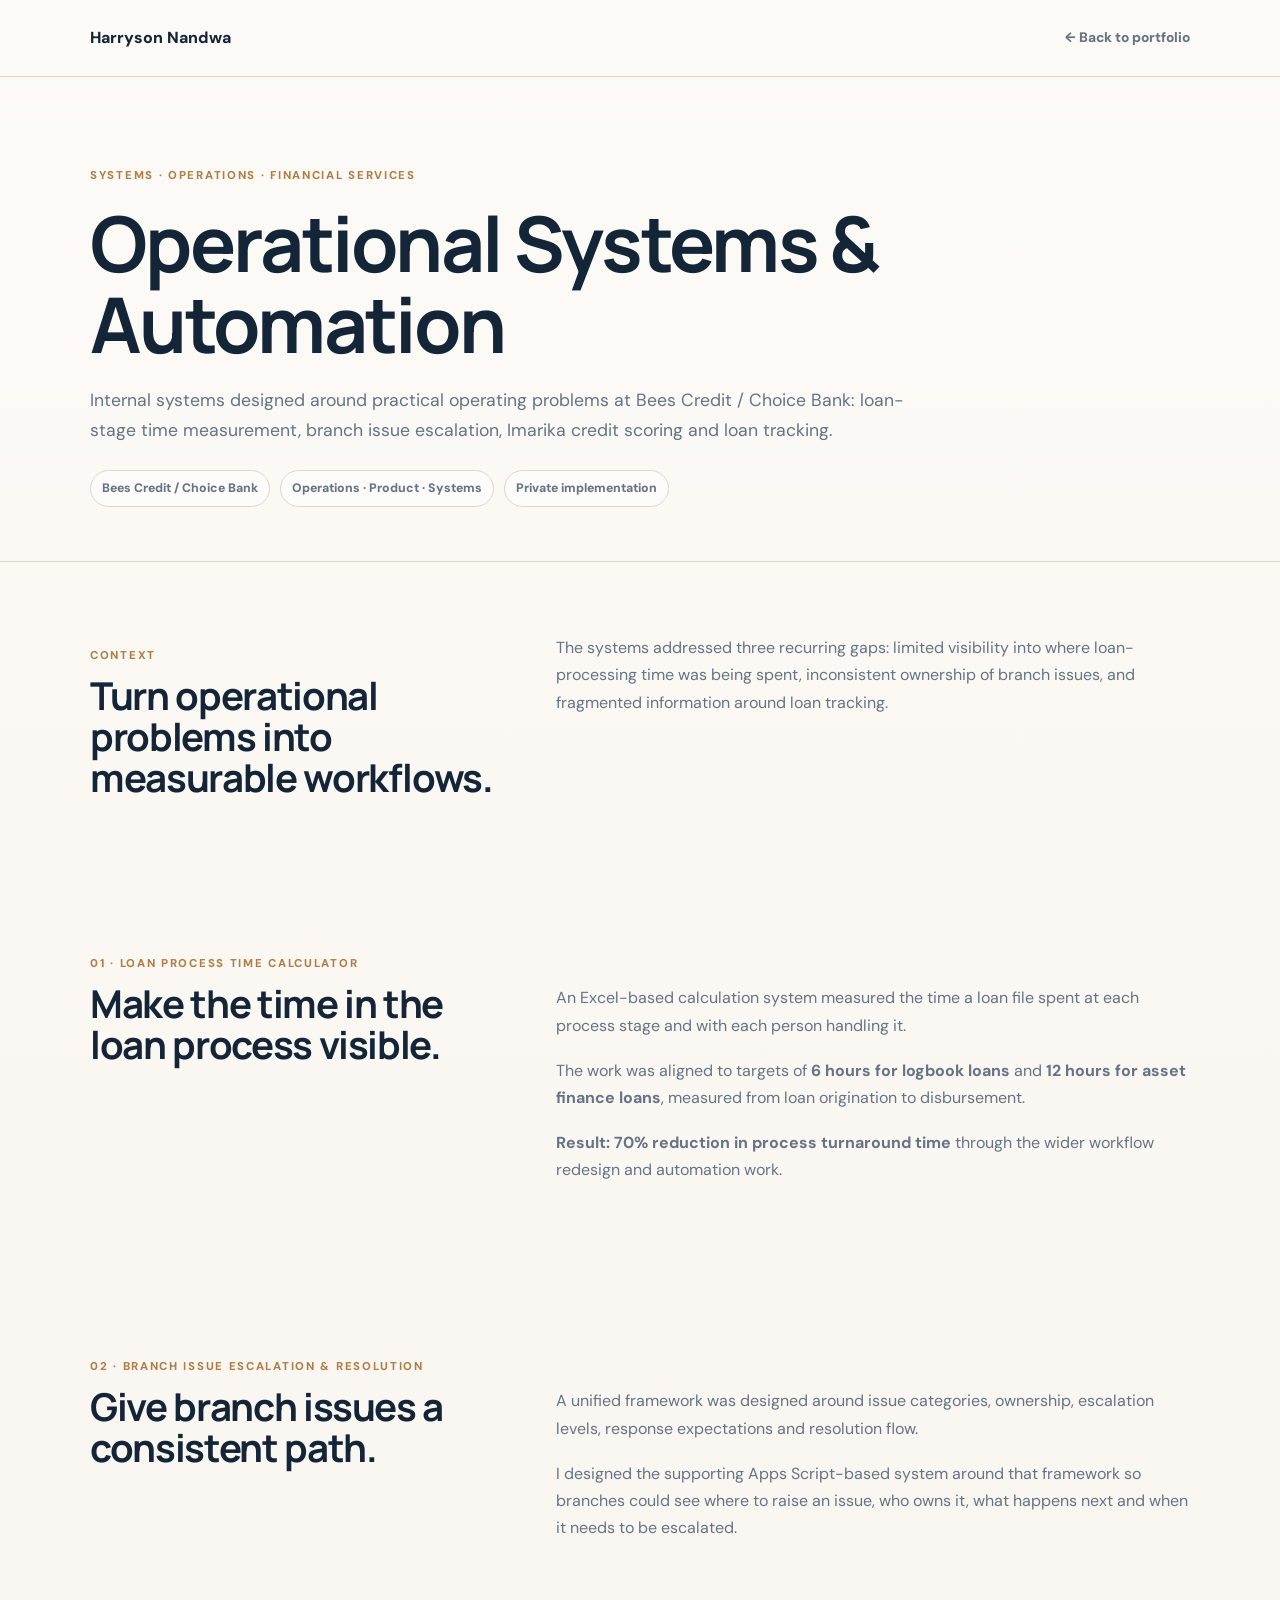
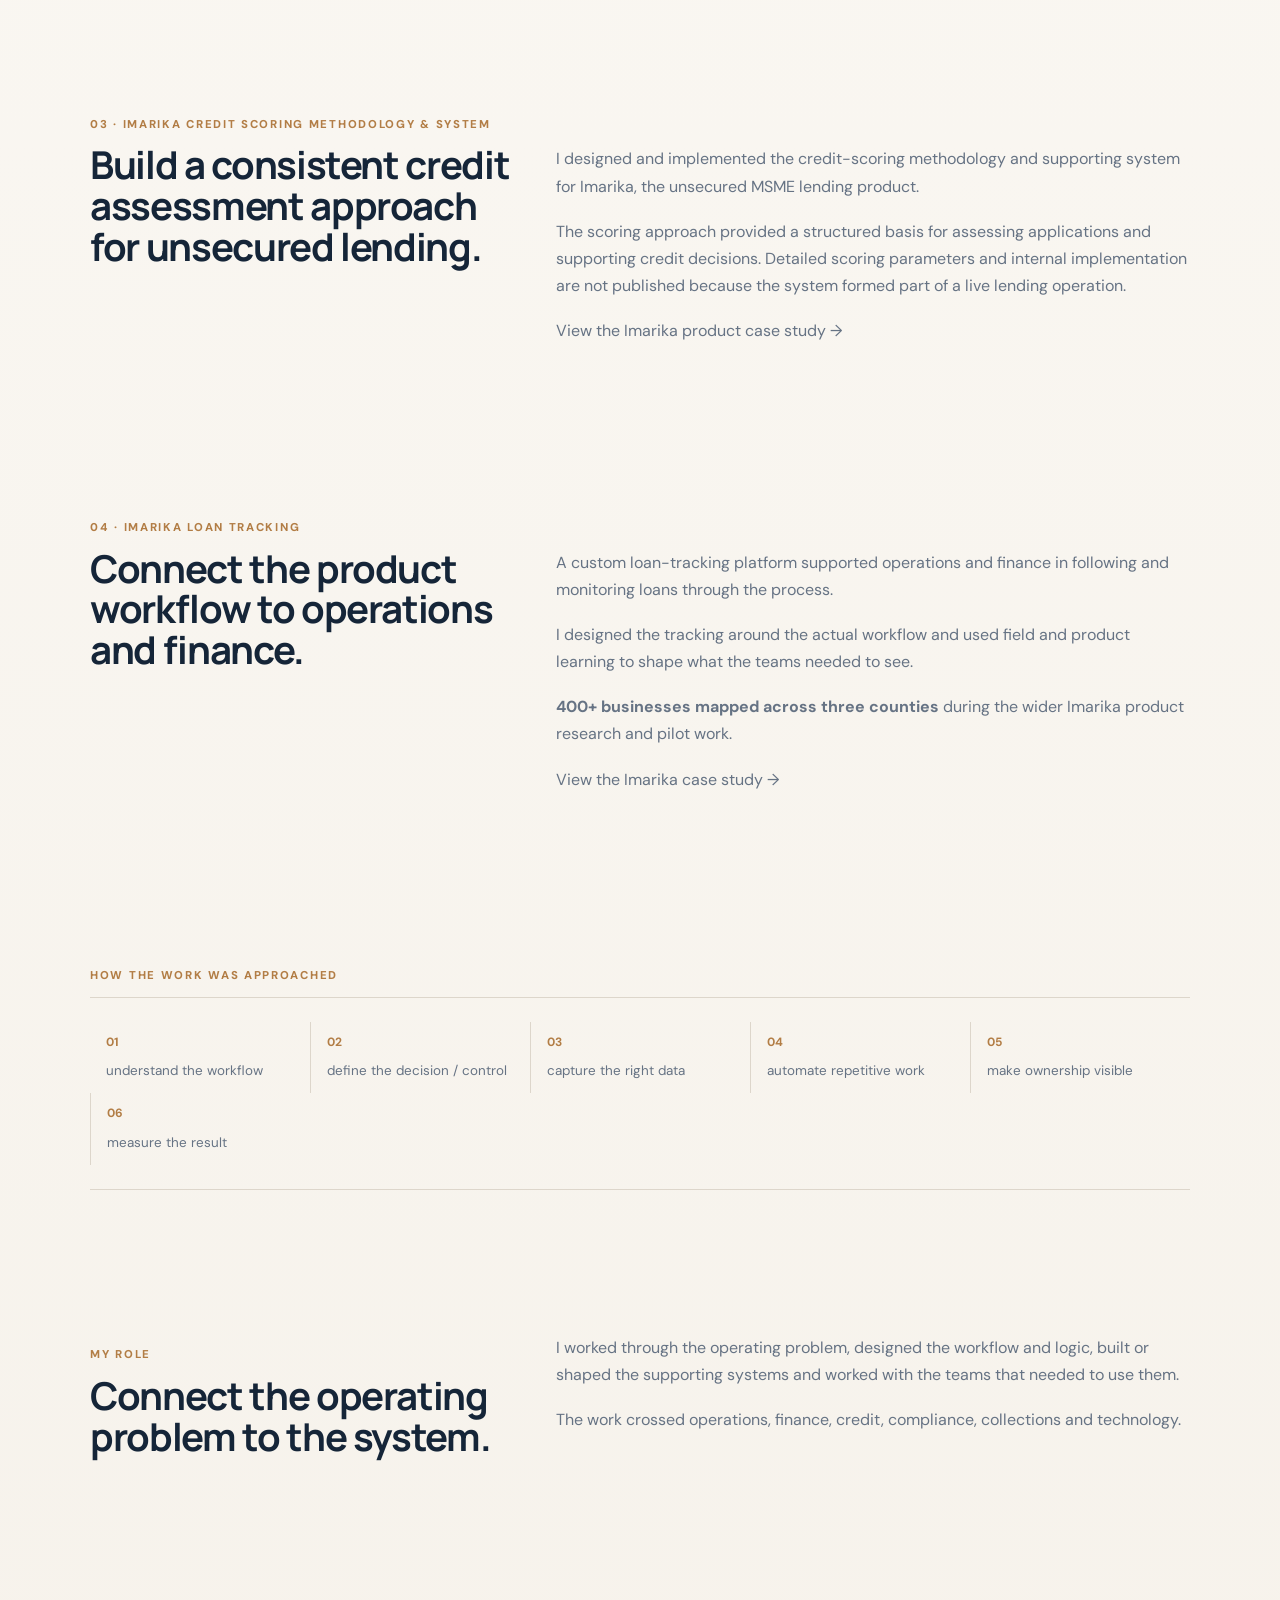
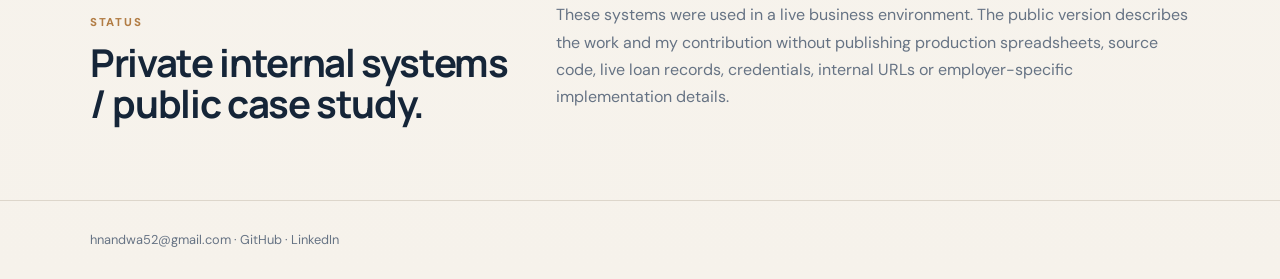
==== commit a559a1c5: "Add Imarika credit scoring system to systems case study" ====
--- a/projects/bees-operational-systems.html
+++ b/projects/bees-operational-systems.html
@@ -4,7 +4,7 @@
 <meta charset="UTF-8">
 <meta name="viewport" content="width=device-width,initial-scale=1.0">
 <title>Operational Systems & Automation | Harryson Nandwa</title>
-<meta name="description" content="Three internal systems designed at Bees Credit / Choice Bank for loan turnaround, branch issue escalation and Imarika loan tracking.">
+<meta name="description" content="Internal systems designed at Bees Credit / Choice Bank for loan turnaround, branch issue escalation, Imarika unsecured-lending credit scoring and loan tracking.">
 <link rel="icon" href="../favicon.svg" type="image/svg+xml">
 <link rel="preconnect" href="https://fonts.googleapis.com">
 <link rel="preconnect" href="https://fonts.gstatic.com" crossorigin>
@@ -14,7 +14,7 @@
 <body>
 <header class="top"><div class="container bar"><a class="brand" href="../index.html">Harryson Nandwa</a><a class="back" href="../index.html#work">← Back to portfolio</a></div></header>
 <main>
-<section class="hero"><div class="container"><p class="eyebrow">SYSTEMS · OPERATIONS · FINANCIAL SERVICES</p><h1>Operational Systems & Automation</h1><p class="lead">Three internal systems designed around practical operating problems at Bees Credit / Choice Bank: loan-stage time measurement, branch issue escalation and Imarika loan tracking.</p><div class="meta"><span>Bees Credit / Choice Bank</span><span>Operations · Product · Systems</span><span>Private implementation</span></div></div></section>
+<section class="hero"><div class="container"><p class="eyebrow">SYSTEMS · OPERATIONS · FINANCIAL SERVICES</p><h1>Operational Systems & Automation</h1><p class="lead">Internal systems designed around practical operating problems at Bees Credit / Choice Bank: loan-stage time measurement, branch issue escalation, Imarika credit scoring and loan tracking.</p><div class="meta"><span>Bees Credit / Choice Bank</span><span>Operations · Product · Systems</span><span>Private implementation</span></div></div></section>
 
 <section class="section"><div class="container grid2"><div><p class="label">Context</p><h2>Turn operational problems into measurable workflows.</h2></div><div class="prose"><p>The systems addressed three recurring gaps: limited visibility into where loan-processing time was being spent, inconsistent ownership of branch issues, and fragmented information around loan tracking.</p></div></div></section>
 
@@ -22,7 +22,7 @@
 
 <section class="section section-alt"><div class="container"><p class="label">02 · Branch issue escalation & resolution</p><div class="grid2"><div><h2>Give branch issues a consistent path.</h2></div><div class="prose"><p>A unified framework was designed around issue categories, ownership, escalation levels, response expectations and resolution flow.</p><p>I designed the supporting Apps Script-based system around that framework so branches could see where to raise an issue, who owns it, what happens next and when it needs to be escalated.</p></div></div></div></section>
 
-<section class="section"><div class="container"><p class="label">03 · Imarika loan tracking</p><div class="grid2"><div><h2>Connect the product workflow to operations and finance.</h2></div><div class="prose"><p>A custom loan-tracking platform supported operations and finance in following and monitoring loans through the process.</p><p>I designed the tracking around the actual workflow and used field and product learning to shape what the teams needed to see.</p><p><strong>400+ businesses mapped across three counties</strong> during the wider Imarika product research and pilot work.</p><p><a href="imarika.html">View the Imarika case study →</a></p></div></div></div></section>
+<section class="section section-alt"><div class="container"><p class="label">03 · Imarika credit scoring methodology &amp; system</p><div class="grid2"><div><h2>Build a consistent credit assessment approach for unsecured lending.</h2></div><div class="prose"><p>I designed and implemented the credit-scoring methodology and supporting system for Imarika, the unsecured MSME lending product.</p><p>The scoring approach provided a structured basis for assessing applications and supporting credit decisions. Detailed scoring parameters and internal implementation are not published because the system formed part of a live lending operation.</p><p><a href="imarika.html">View the Imarika product case study →</a></p></div></div></div></section><section class="section"><div class="container"><p class="label">04 · Imarika loan tracking</p><div class="grid2"><div><h2>Connect the product workflow to operations and finance.</h2></div><div class="prose"><p>A custom loan-tracking platform supported operations and finance in following and monitoring loans through the process.</p><p>I designed the tracking around the actual workflow and used field and product learning to shape what the teams needed to see.</p><p><strong>400+ businesses mapped across three counties</strong> during the wider Imarika product research and pilot work.</p><p><a href="imarika.html">View the Imarika case study →</a></p></div></div></div></section>
 
 <section class="section section-alt"><div class="container"><p class="label">How the work was approached</p><div class="flow"><div><strong>01</strong><span>understand the workflow</span></div><div><strong>02</strong><span>define the decision / control</span></div><div><strong>03</strong><span>capture the right data</span></div><div><strong>04</strong><span>automate repetitive work</span></div><div><strong>05</strong><span>make ownership visible</span></div><div><strong>06</strong><span>measure the result</span></div></div></div></section>
 
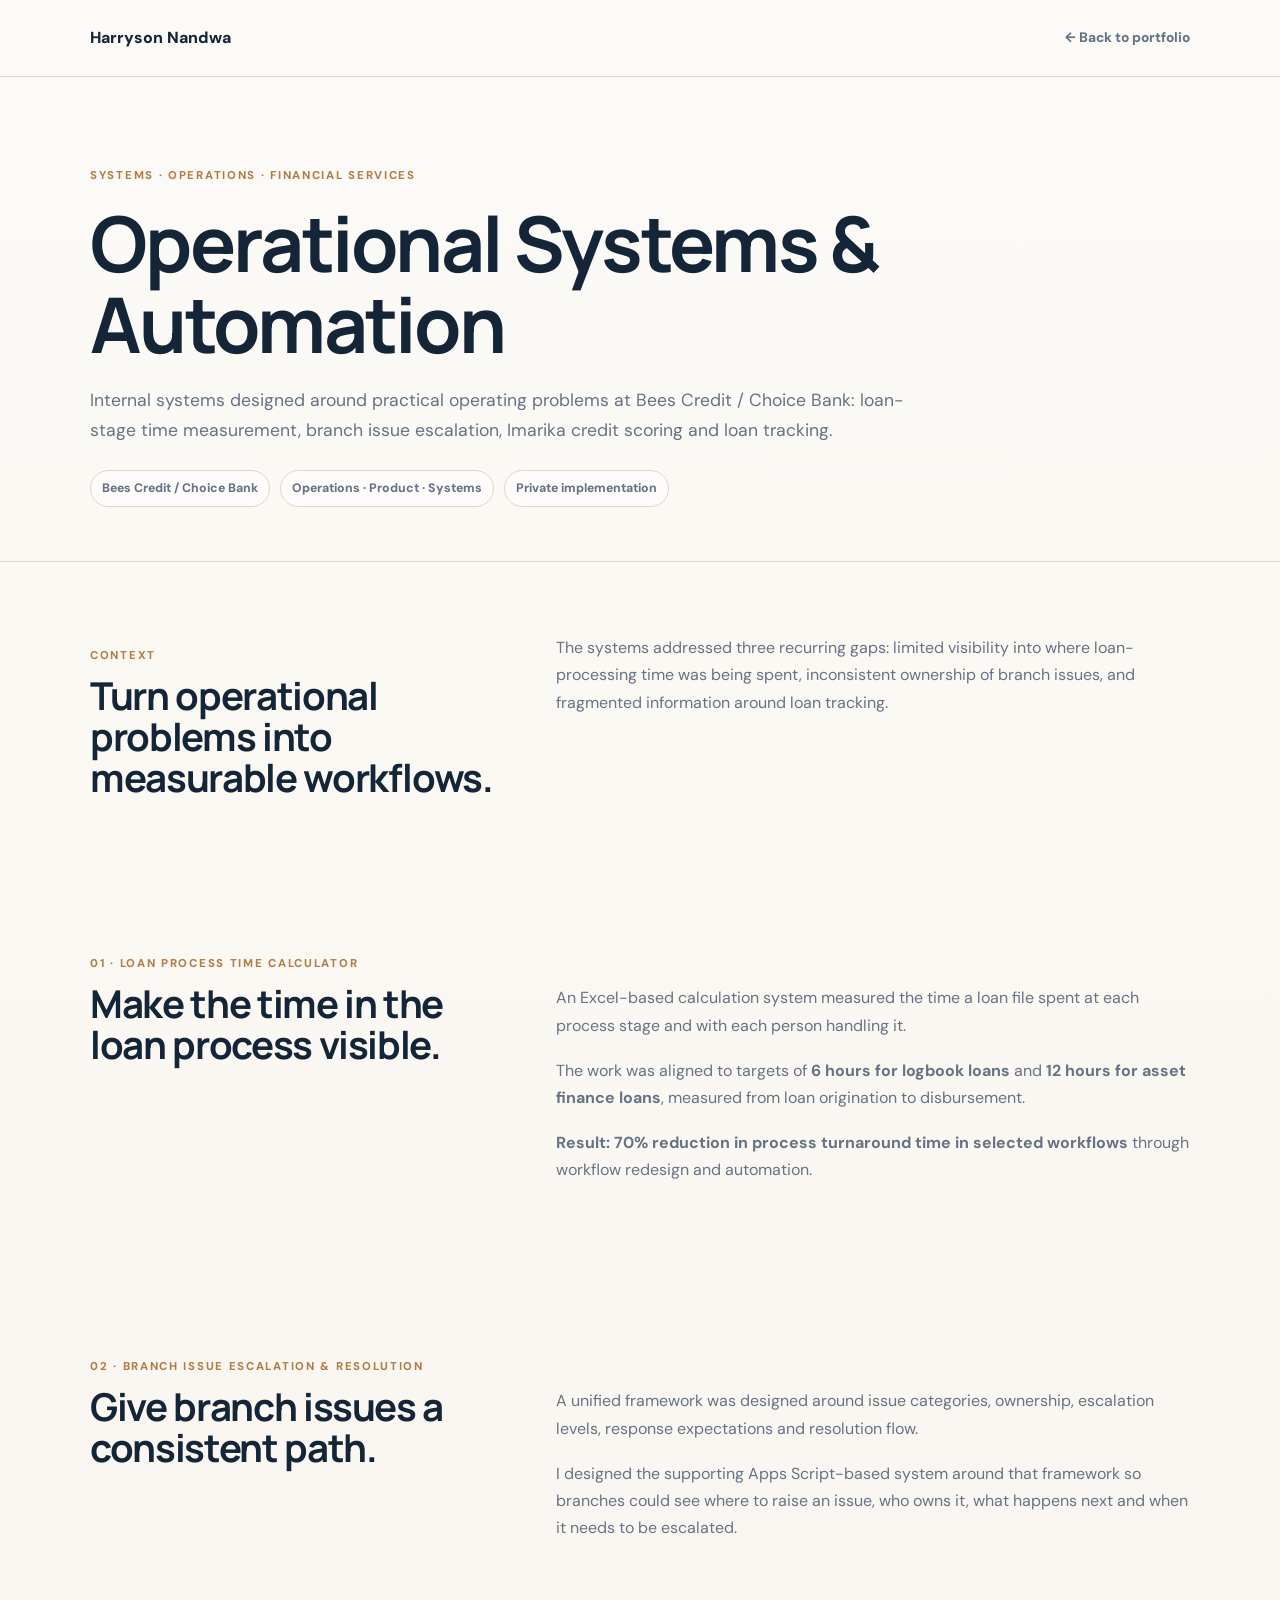
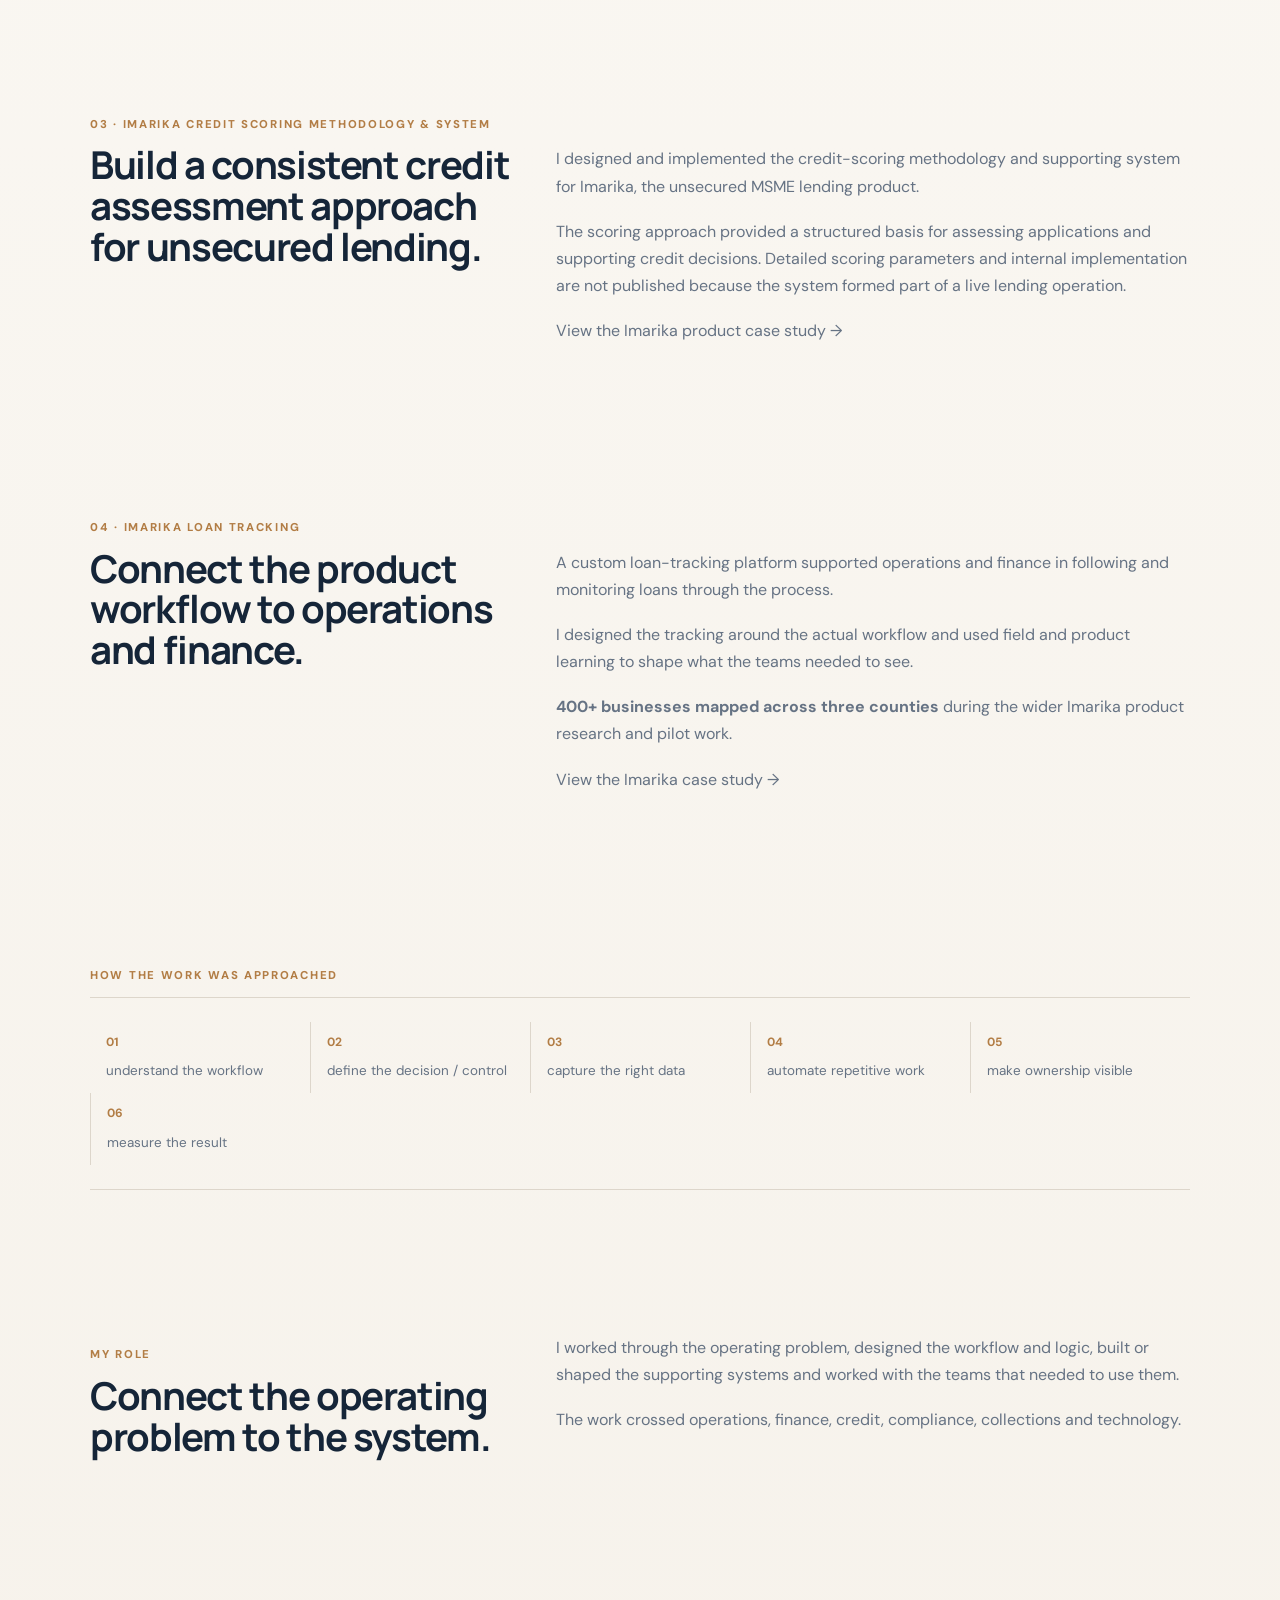
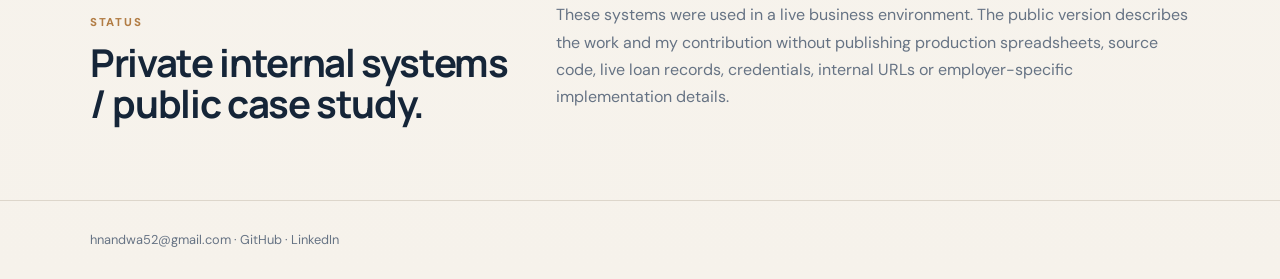
==== commit 918d88a3: "Clarify turnaround improvement applies to selected workflows" ====
--- a/projects/bees-operational-systems.html
+++ b/projects/bees-operational-systems.html
@@ -18,7 +18,7 @@
 
 <section class="section"><div class="container grid2"><div><p class="label">Context</p><h2>Turn operational problems into measurable workflows.</h2></div><div class="prose"><p>The systems addressed three recurring gaps: limited visibility into where loan-processing time was being spent, inconsistent ownership of branch issues, and fragmented information around loan tracking.</p></div></div></section>
 
-<section class="section"><div class="container"><p class="label">01 · Loan process time calculator</p><div class="grid2"><div><h2>Make the time in the loan process visible.</h2></div><div class="prose"><p>An Excel-based calculation system measured the time a loan file spent at each process stage and with each person handling it.</p><p>The work was aligned to targets of <strong>6 hours for logbook loans</strong> and <strong>12 hours for asset finance loans</strong>, measured from loan origination to disbursement.</p><p><strong>Result: 70% reduction in process turnaround time</strong> through the wider workflow redesign and automation work.</p></div></div></div></section>
+<section class="section"><div class="container"><p class="label">01 · Loan process time calculator</p><div class="grid2"><div><h2>Make the time in the loan process visible.</h2></div><div class="prose"><p>An Excel-based calculation system measured the time a loan file spent at each process stage and with each person handling it.</p><p>The work was aligned to targets of <strong>6 hours for logbook loans</strong> and <strong>12 hours for asset finance loans</strong>, measured from loan origination to disbursement.</p><p><strong>Result: 70% reduction in process turnaround time in selected workflows</strong> through workflow redesign and automation.</p></div></div></div></section>
 
 <section class="section section-alt"><div class="container"><p class="label">02 · Branch issue escalation & resolution</p><div class="grid2"><div><h2>Give branch issues a consistent path.</h2></div><div class="prose"><p>A unified framework was designed around issue categories, ownership, escalation levels, response expectations and resolution flow.</p><p>I designed the supporting Apps Script-based system around that framework so branches could see where to raise an issue, who owns it, what happens next and when it needs to be escalated.</p></div></div></div></section>
 
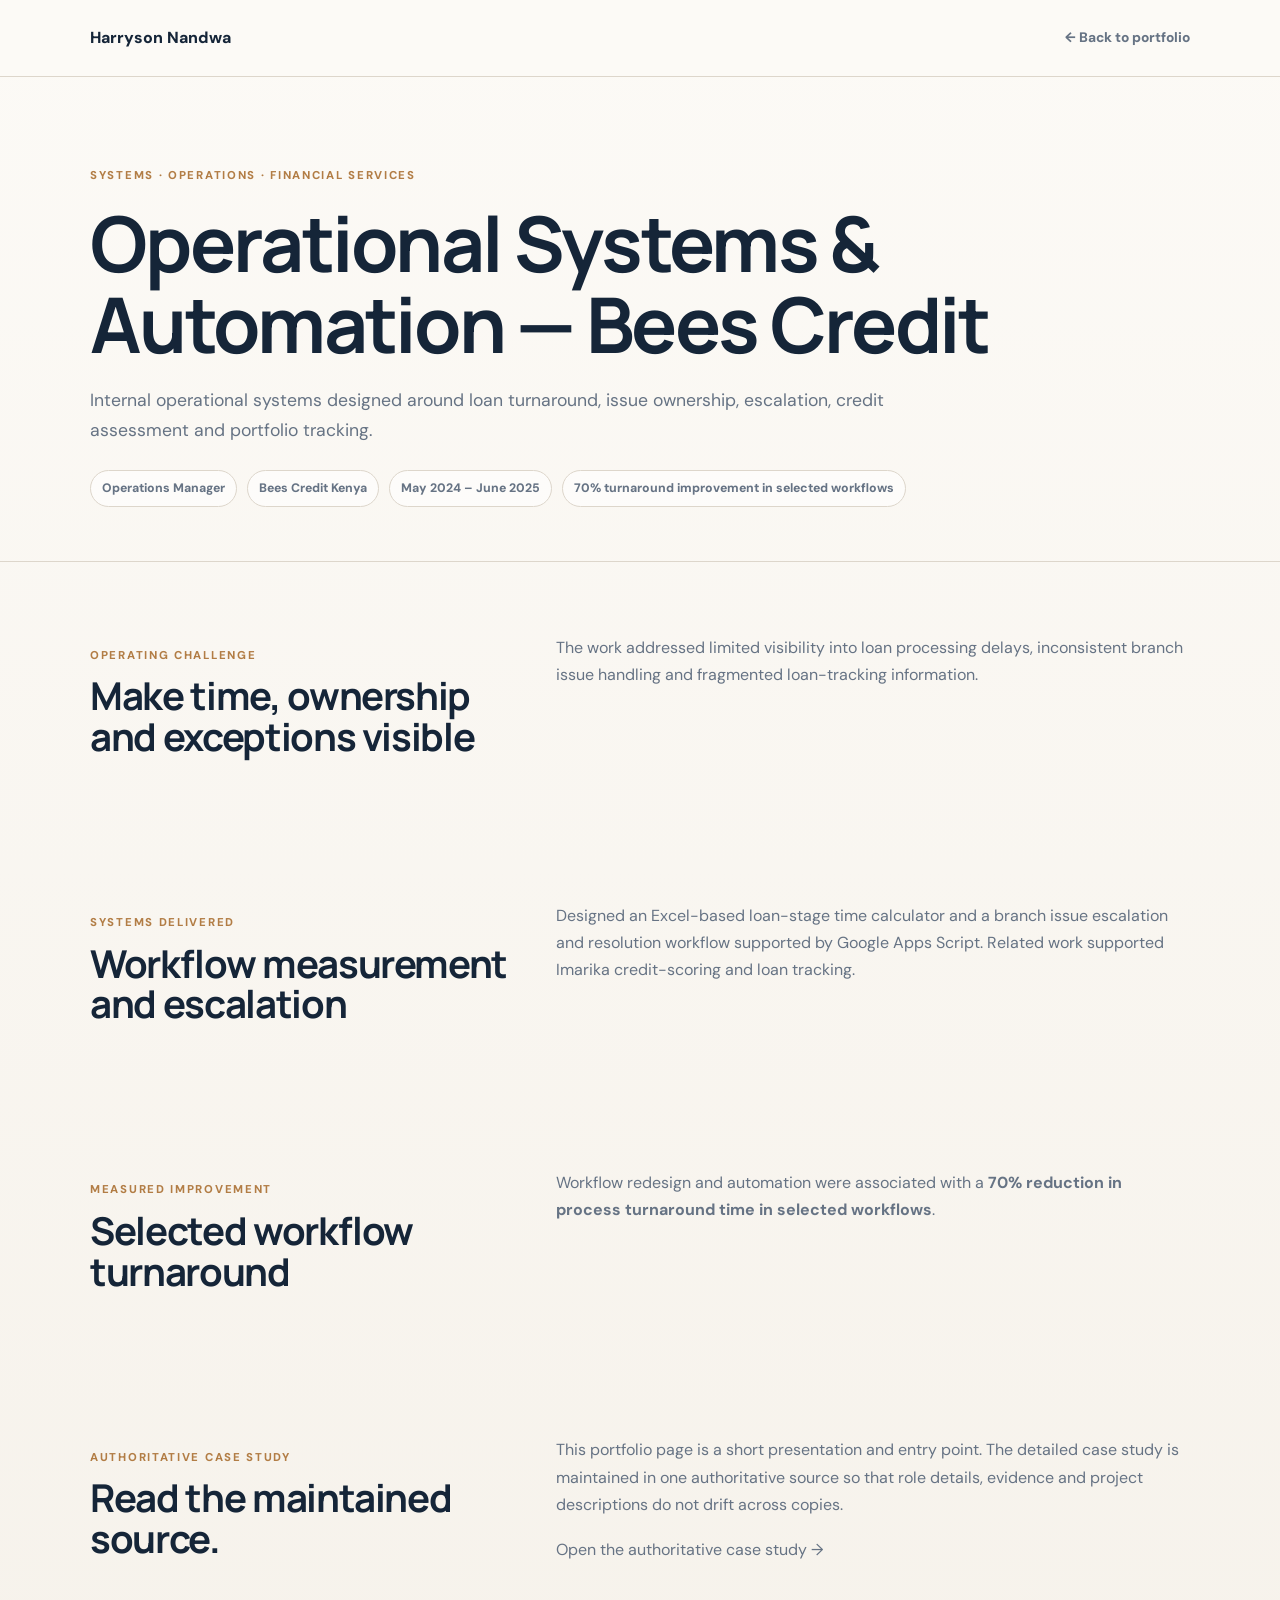
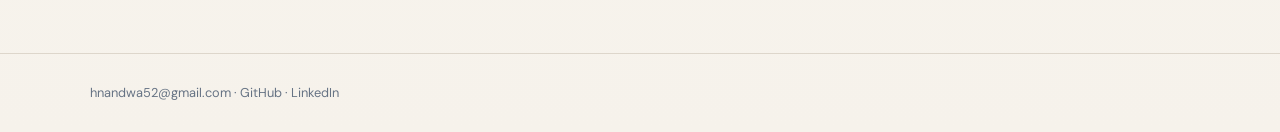
==== commit 2b84c183: "Replace duplicated case narrative with concise canonical-source entry page" ====
--- a/projects/bees-operational-systems.html
+++ b/projects/bees-operational-systems.html
@@ -1,35 +1,4 @@
 <!DOCTYPE html>
-<html lang="en">
-<head>
-<meta charset="UTF-8">
-<meta name="viewport" content="width=device-width,initial-scale=1.0">
-<title>Operational Systems & Automation | Harryson Nandwa</title>
-<meta name="description" content="Internal systems designed at Bees Credit / Choice Bank for loan turnaround, branch issue escalation, Imarika unsecured-lending credit scoring and loan tracking.">
-<link rel="icon" href="../favicon.svg" type="image/svg+xml">
-<link rel="preconnect" href="https://fonts.googleapis.com">
-<link rel="preconnect" href="https://fonts.gstatic.com" crossorigin>
-<link href="https://fonts.googleapis.com/css2?family=DM+Sans:wght@400;500;600;700;800&family=Manrope:wght@600;700;800&display=swap" rel="stylesheet">
-<link rel="stylesheet" href="../project.css">
-</head>
-<body>
-<header class="top"><div class="container bar"><a class="brand" href="../index.html">Harryson Nandwa</a><a class="back" href="../index.html#work">← Back to portfolio</a></div></header>
-<main>
-<section class="hero"><div class="container"><p class="eyebrow">SYSTEMS · OPERATIONS · FINANCIAL SERVICES</p><h1>Operational Systems & Automation</h1><p class="lead">Internal systems designed around practical operating problems at Bees Credit / Choice Bank: loan-stage time measurement, branch issue escalation, Imarika credit scoring and loan tracking.</p><div class="meta"><span>Bees Credit / Choice Bank</span><span>Operations · Product · Systems</span><span>Private implementation</span></div></div></section>
-
-<section class="section"><div class="container grid2"><div><p class="label">Context</p><h2>Turn operational problems into measurable workflows.</h2></div><div class="prose"><p>The systems addressed three recurring gaps: limited visibility into where loan-processing time was being spent, inconsistent ownership of branch issues, and fragmented information around loan tracking.</p></div></div></section>
-
-<section class="section"><div class="container"><p class="label">01 · Loan process time calculator</p><div class="grid2"><div><h2>Make the time in the loan process visible.</h2></div><div class="prose"><p>An Excel-based calculation system measured the time a loan file spent at each process stage and with each person handling it.</p><p>The work was aligned to targets of <strong>6 hours for logbook loans</strong> and <strong>12 hours for asset finance loans</strong>, measured from loan origination to disbursement.</p><p><strong>Result: 70% reduction in process turnaround time in selected workflows</strong> through workflow redesign and automation.</p></div></div></div></section>
-
-<section class="section section-alt"><div class="container"><p class="label">02 · Branch issue escalation & resolution</p><div class="grid2"><div><h2>Give branch issues a consistent path.</h2></div><div class="prose"><p>A unified framework was designed around issue categories, ownership, escalation levels, response expectations and resolution flow.</p><p>I designed the supporting Apps Script-based system around that framework so branches could see where to raise an issue, who owns it, what happens next and when it needs to be escalated.</p></div></div></div></section>
-
-<section class="section section-alt"><div class="container"><p class="label">03 · Imarika credit scoring methodology &amp; system</p><div class="grid2"><div><h2>Build a consistent credit assessment approach for unsecured lending.</h2></div><div class="prose"><p>I designed and implemented the credit-scoring methodology and supporting system for Imarika, the unsecured MSME lending product.</p><p>The scoring approach provided a structured basis for assessing applications and supporting credit decisions. Detailed scoring parameters and internal implementation are not published because the system formed part of a live lending operation.</p><p><a href="imarika.html">View the Imarika product case study →</a></p></div></div></div></section><section class="section"><div class="container"><p class="label">04 · Imarika loan tracking</p><div class="grid2"><div><h2>Connect the product workflow to operations and finance.</h2></div><div class="prose"><p>A custom loan-tracking platform supported operations and finance in following and monitoring loans through the process.</p><p>I designed the tracking around the actual workflow and used field and product learning to shape what the teams needed to see.</p><p><strong>400+ businesses mapped across three counties</strong> during the wider Imarika product research and pilot work.</p><p><a href="imarika.html">View the Imarika case study →</a></p></div></div></div></section>
-
-<section class="section section-alt"><div class="container"><p class="label">How the work was approached</p><div class="flow"><div><strong>01</strong><span>understand the workflow</span></div><div><strong>02</strong><span>define the decision / control</span></div><div><strong>03</strong><span>capture the right data</span></div><div><strong>04</strong><span>automate repetitive work</span></div><div><strong>05</strong><span>make ownership visible</span></div><div><strong>06</strong><span>measure the result</span></div></div></div></section>
-
-<section class="section"><div class="container grid2"><div><p class="label">My role</p><h2>Connect the operating problem to the system.</h2></div><div class="prose"><p>I worked through the operating problem, designed the workflow and logic, built or shaped the supporting systems and worked with the teams that needed to use them.</p><p>The work crossed operations, finance, credit, compliance, collections and technology.</p></div></div></section>
-
-<section class="section section-alt"><div class="container grid2"><div><p class="label">Status</p><h2>Private internal systems / public case study.</h2></div><div class="prose"><p>These systems were used in a live business environment. The public version describes the work and my contribution without publishing production spreadsheets, source code, live loan records, credentials, internal URLs or employer-specific implementation details.</p></div></div></section>
-</main>
-<footer class="footer"><div class="container"><a href="mailto:hnandwa52@gmail.com">hnandwa52@gmail.com</a> · <a href="https://github.com/Nandwa254/Nandwa254" target="_blank" rel="noreferrer">GitHub</a> · <a href="https://www.linkedin.com/in/nandwaharryson/" target="_blank" rel="noreferrer">LinkedIn</a></div></footer>
-</body>
-</html>+<html lang="en"><head><meta charset="UTF-8"><meta name="viewport" content="width=device-width, initial-scale=1.0"><title>Operational Systems & Automation — Bees Credit | Harryson Nandwa</title><meta name="description" content="Operational systems designed around loan turnaround measurement, branch issue escalation, workflow automation, credit-scoring support and loan tracking."><meta property="og:title" content="Operational Systems & Automation — Bees Credit | Harryson Nandwa"><meta property="og:description" content="Operational systems designed around loan turnaround measurement, branch issue escalation, workflow automation, credit-scoring support and loan tracking."><meta property="og:type" content="article"><link rel="canonical" href="https://github.com/Nandwa254/Nandwa254/blob/main/projects/bees-operational-systems.md"><link rel="icon" href="../favicon.svg" type="image/svg+xml"><link rel="preconnect" href="https://fonts.googleapis.com"><link rel="preconnect" href="https://fonts.gstatic.com" crossorigin><link href="https://fonts.googleapis.com/css2?family=DM+Sans:wght@400;500;600;700;800&family=Manrope:wght@600;700;800&display=swap" rel="stylesheet"><link rel="stylesheet" href="../project.css"></head><body><header class="top"><div class="container bar"><a class="brand" href="../index.html">Harryson Nandwa</a><a class="back" href="../index.html#work">← Back to portfolio</a></div></header><main><section class="hero"><div class="container"><p class="eyebrow">SYSTEMS · OPERATIONS · FINANCIAL SERVICES</p><h1>Operational Systems & Automation — Bees Credit</h1><p class="lead">Internal operational systems designed around loan turnaround, issue ownership, escalation, credit assessment and portfolio tracking.</p><div class="meta"><span>Operations Manager</span><span>Bees Credit Kenya</span><span>May 2024 – June 2025</span><span>70% turnaround improvement in selected workflows</span></div></div></section><section class="section"><div class="container grid2"><div><p class="label">Operating challenge</p><h2>Make time, ownership and exceptions visible</h2></div><div class="prose"><p>The work addressed limited visibility into loan processing delays, inconsistent branch issue handling and fragmented loan-tracking information.</p></div></div></section>
+<section class="section"><div class="container grid2"><div><p class="label">Systems delivered</p><h2>Workflow measurement and escalation</h2></div><div class="prose"><p>Designed an Excel-based loan-stage time calculator and a branch issue escalation and resolution workflow supported by Google Apps Script. Related work supported Imarika credit-scoring and loan tracking.</p></div></div></section>
+<section class="section"><div class="container grid2"><div><p class="label">Measured improvement</p><h2>Selected workflow turnaround</h2></div><div class="prose"><p>Workflow redesign and automation were associated with a <strong>70% reduction in process turnaround time in selected workflows</strong>.</p></div></div></section><section class="section section-alt"><div class="container grid2"><div><p class="label">Authoritative case study</p><h2>Read the maintained source.</h2></div><div class="prose"><p>This portfolio page is a short presentation and entry point. The detailed case study is maintained in one authoritative source so that role details, evidence and project descriptions do not drift across copies.</p><p><a href="https://github.com/Nandwa254/Nandwa254/blob/main/projects/bees-operational-systems.md" target="_blank" rel="noreferrer">Open the authoritative case study →</a></p></div></div></section></main><footer class="footer"><div class="container"><a href="mailto:hnandwa52@gmail.com">hnandwa52@gmail.com</a> · <a href="https://github.com/Nandwa254" target="_blank" rel="noreferrer">GitHub</a> · <a href="https://www.linkedin.com/in/nandwaharryson/" target="_blank" rel="noreferrer">LinkedIn</a></div></footer></body></html>
